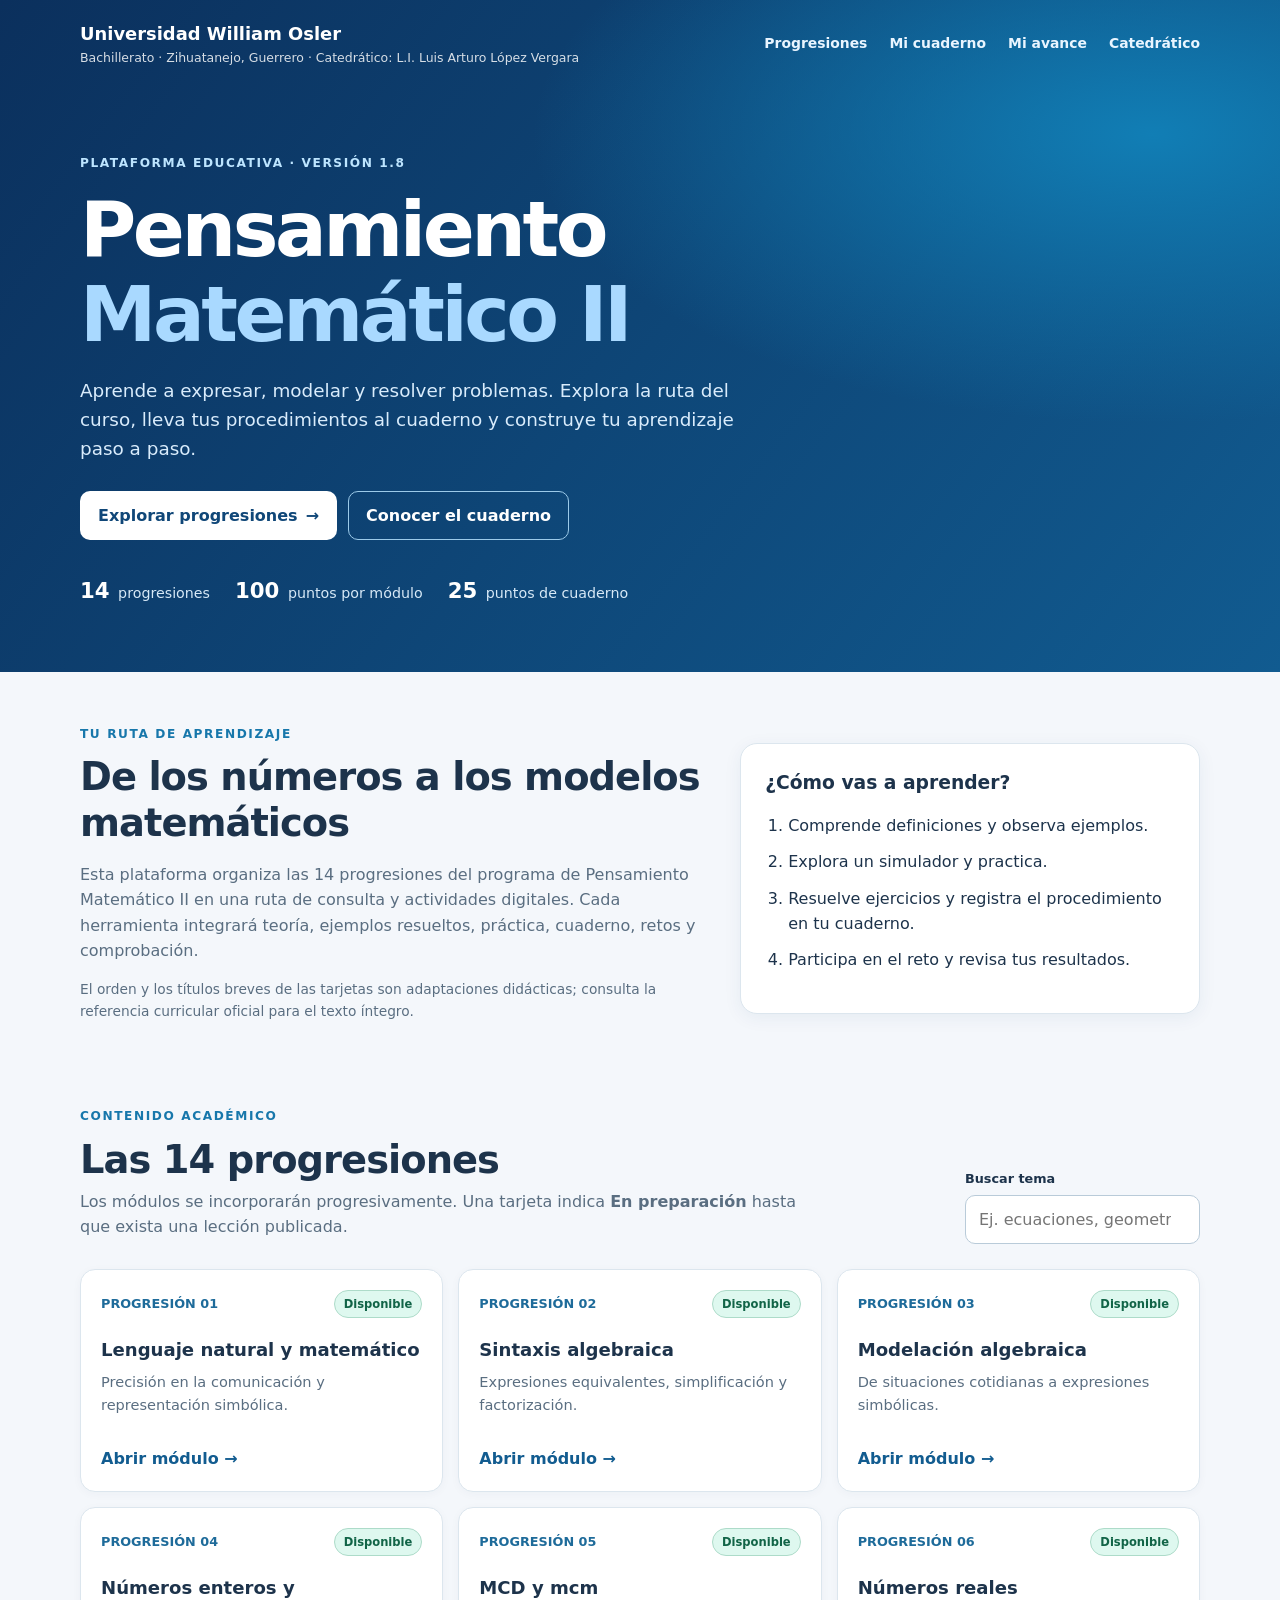
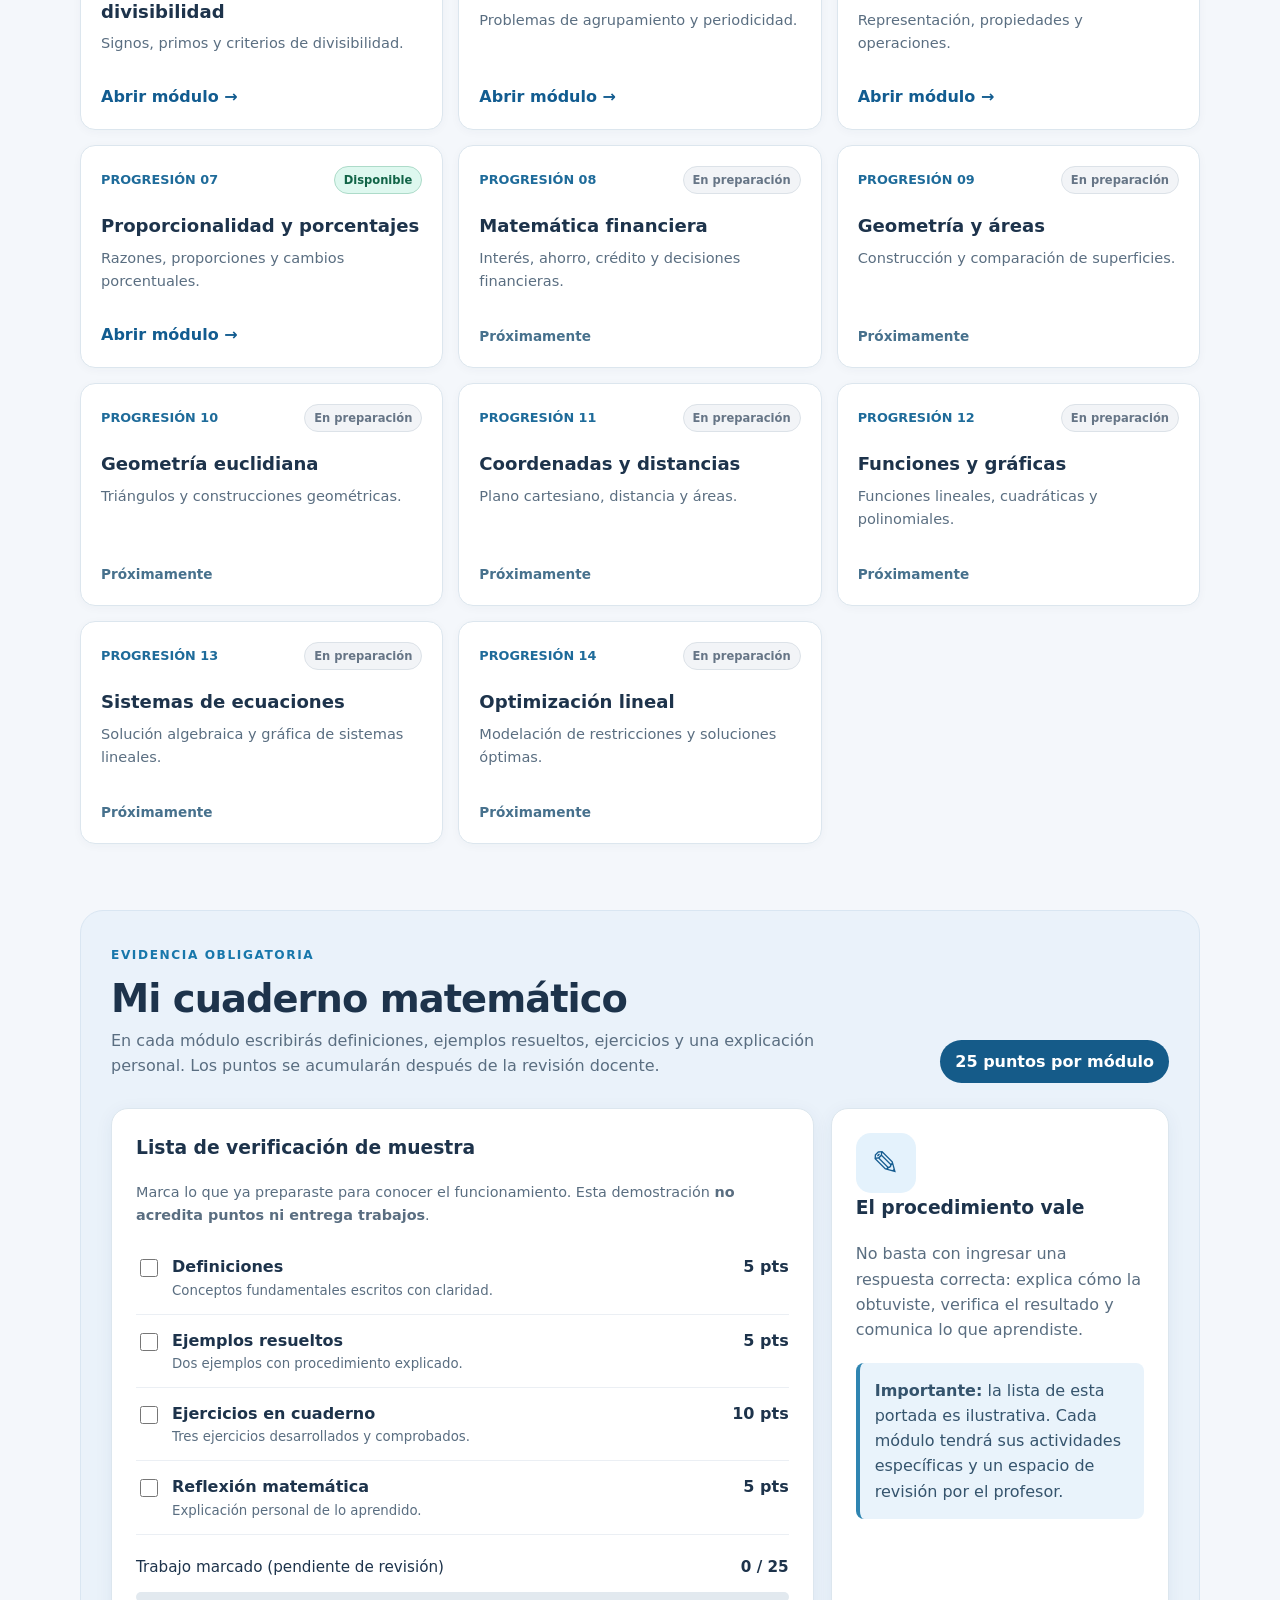
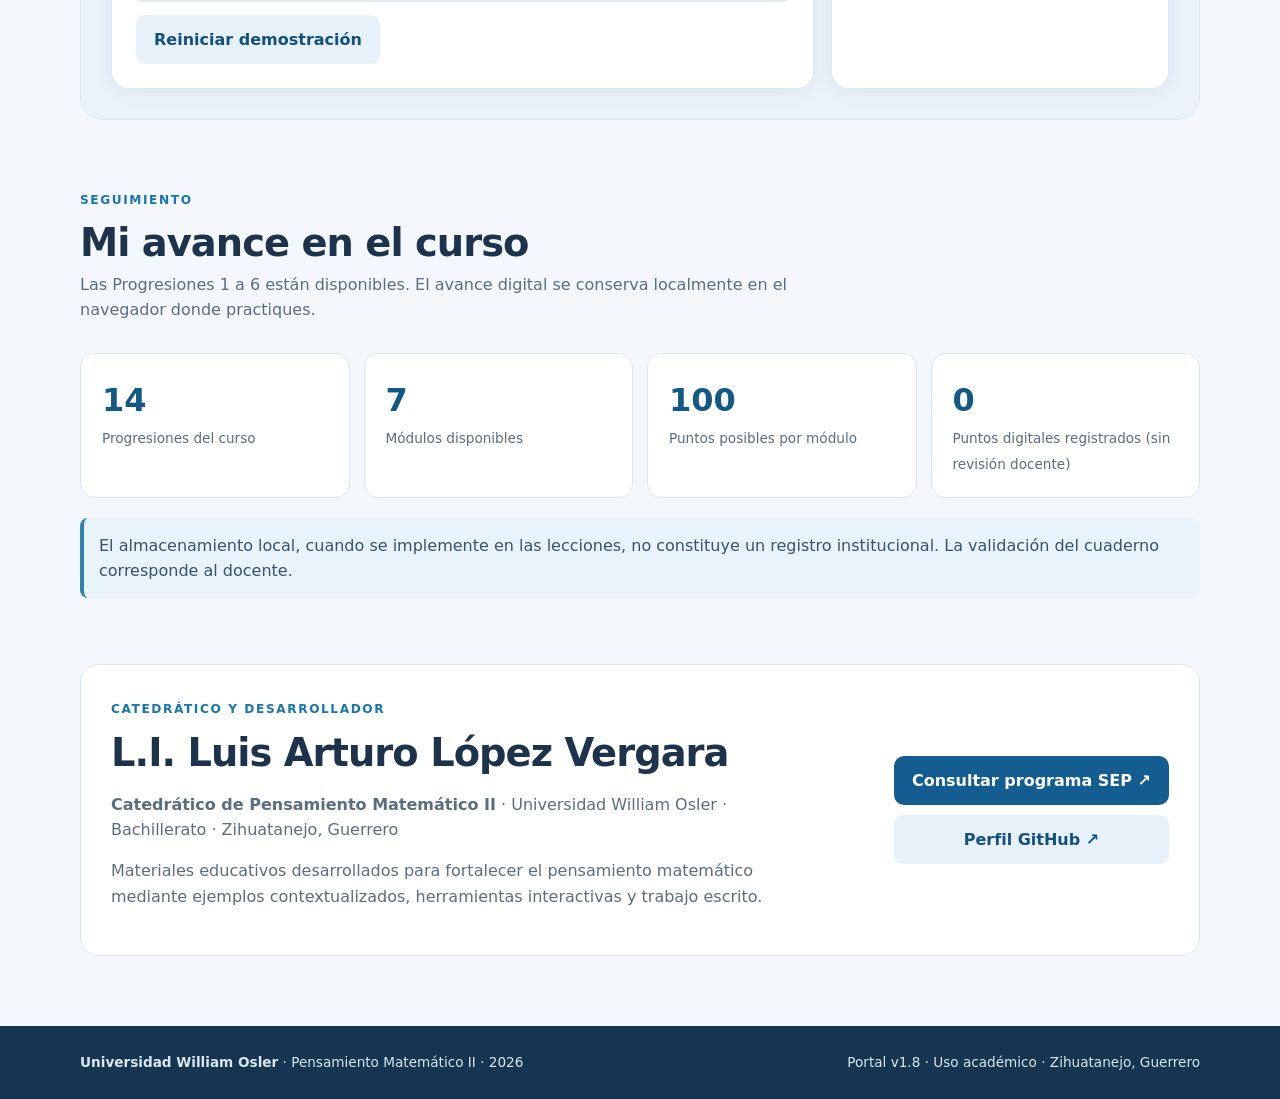
==== index.html @ f7ce0c0f "Add files via upload" ====
<!doctype html>
<html lang="es"><head><meta charset="utf-8"><meta name="viewport" content="width=device-width, initial-scale=1"><meta name="theme-color" content="#103e73"><meta name="description" content="Portal interactivo de Pensamiento Matemático II — Universidad William Osler. Progresiones, laboratorios y cuaderno de aprendizaje."><title>Pensamiento Matemático II | Universidad William Osler</title><link rel="stylesheet" href="assets/css/estilos.css"></head>
<body><a class="skip" href="#contenido">Saltar al contenido</a><header class="header"><div class="container"><div class="identity"><div><strong>Universidad William Osler</strong><small>Bachillerato · Zihuatanejo, Guerrero · Catedrático: L.I. Luis Arturo López Vergara</small></div></div><nav class="topnav" aria-label="Secciones principales"><a href="#ruta">Progresiones</a><a href="#cuaderno">Mi cuaderno</a><a href="#avance">Mi avance</a><a href="#docente">Catedrático</a></nav><div class="hero"><span class="eyebrow">PLATAFORMA EDUCATIVA · VERSIÓN 1.8</span><h1>Pensamiento <em>Matemático II</em></h1><p>Aprende a expresar, modelar y resolver problemas. Explora la ruta del curso, lleva tus procedimientos al cuaderno y construye tu aprendizaje paso a paso.</p><div class="hero-actions"><a class="btn btn-light" href="#ruta">Explorar progresiones <span aria-hidden="true">→</span></a><a class="btn btn-outline" href="#cuaderno">Conocer el cuaderno</a></div><div class="hero-stats"><span><b>14</b> progresiones</span><span><b>100</b> puntos por módulo</span><span><b>25</b> puntos de cuaderno</span></div></div></div></header>
<main id="contenido" class="container"><section class="intro" aria-labelledby="objetivo"><div><span class="overline">TU RUTA DE APRENDIZAJE</span><h2 id="objetivo">De los números a los modelos matemáticos</h2><p>Esta plataforma organiza las 14 progresiones del programa de Pensamiento Matemático II en una ruta de consulta y actividades digitales. Cada herramienta integrará teoría, ejemplos resueltos, práctica, cuaderno, retos y comprobación.</p><p class="note">El orden y los títulos breves de las tarjetas son adaptaciones didácticas; consulta la referencia curricular oficial para el texto íntegro.</p></div><div class="intro-panel"><h3>¿Cómo vas a aprender?</h3><ol><li>Comprende definiciones y observa ejemplos.</li><li>Explora un simulador y practica.</li><li>Resuelve ejercicios y registra el procedimiento en tu cuaderno.</li><li>Participa en el reto y revisa tus resultados.</li></ol></div></section>
<section id="ruta" class="section" aria-labelledby="ruta-title"><div class="section-heading"><div><span class="overline">CONTENIDO ACADÉMICO</span><h2 id="ruta-title">Las 14 progresiones</h2><p>Los módulos se incorporarán progresivamente. Una tarjeta indica <strong>En preparación</strong> hasta que exista una lección publicada.</p></div><div class="searchbox"><label for="buscar">Buscar tema</label><input id="buscar" type="search" placeholder="Ej. ecuaciones, geometría..." autocomplete="off"></div></div><div class="modules" id="modulos" aria-live="polite"></div><p id="sin-resultados" hidden>No se encontraron progresiones para esa búsqueda.</p></section>
<section id="cuaderno" class="section notebook-section" aria-labelledby="cuaderno-title"><div class="section-heading"><div><span class="overline">EVIDENCIA OBLIGATORIA</span><h2 id="cuaderno-title">Mi cuaderno matemático</h2><p>En cada módulo escribirás definiciones, ejemplos resueltos, ejercicios y una explicación personal. Los puntos se acumularán después de la revisión docente.</p></div><div class="points-pill">25 puntos por módulo</div></div><div class="notebook-layout"><div class="notebook-card"><h3>Lista de verificación de muestra</h3><p>Marca lo que ya preparaste para conocer el funcionamiento. Esta demostración <strong>no acredita puntos ni entrega trabajos</strong>.</p><div id="lista-cuaderno"></div><div class="notebook-total"><span>Trabajo marcado (pendiente de revisión)</span><strong id="puntos-cuaderno">0 / 25</strong></div><div class="progress-track"><div class="progress-fill" id="barra-cuaderno"></div></div><button class="btn btn-ghost" id="limpiar" type="button">Reiniciar demostración</button></div><aside class="notebook-help"><span class="book-icon" aria-hidden="true">✎</span><h3>El procedimiento vale</h3><p>No basta con ingresar una respuesta correcta: explica cómo la obtuviste, verifica el resultado y comunica lo que aprendiste.</p><div class="notice"><strong>Importante:</strong> la lista de esta portada es ilustrativa. Cada módulo tendrá sus actividades específicas y un espacio de revisión por el profesor.</div></aside></div></section>
<section id="avance" class="section" aria-labelledby="avance-title"><div class="section-heading"><div><span class="overline">SEGUIMIENTO</span><h2 id="avance-title">Mi avance en el curso</h2><p>Las Progresiones 1 a 6 están disponibles. El avance digital se conserva localmente en el navegador donde practiques.</p></div></div><div class="metrics"><article class="metric"><strong id="total-modulos">14</strong><span>Progresiones del curso</span></article><article class="metric"><strong id="publicados">0</strong><span>Módulos disponibles</span></article><article class="metric"><strong>100</strong><span>Puntos posibles por módulo</span></article><article class="metric"><strong id="puntos-portal">0</strong><span>Puntos digitales registrados (sin revisión docente)</span></article></div><div class="notice">El almacenamiento local, cuando se implemente en las lecciones, no constituye un registro institucional. La validación del cuaderno corresponde al docente.</div></section>
<section id="docente" class="section teacher" aria-labelledby="teacher-title"><div><span class="overline">CATEDRÁTICO Y DESARROLLADOR</span><h2 id="teacher-title">L.I. Luis Arturo López Vergara</h2><p><strong>Catedrático de Pensamiento Matemático II</strong> · Universidad William Osler · Bachillerato · Zihuatanejo, Guerrero</p><p>Materiales educativos desarrollados para fortalecer el pensamiento matemático mediante ejemplos contextualizados, herramientas interactivas y trabajo escrito.</p></div><div class="teacher-links"><a class="btn btn-primary" href="https://dgb.sep.gob.mx/storage/recursos/2025/09/HFhKDCTZRZ-Pensamiento-Matematico-II.pdf" target="_blank" rel="noopener noreferrer">Consultar programa SEP ↗</a><a class="btn btn-secondary" href="https://github.com/luislopezv71-sudo" target="_blank" rel="noopener noreferrer">Perfil GitHub ↗</a></div></section></main><footer><div class="container footer-flex"><span><strong>Universidad William Osler</strong> · Pensamiento Matemático II · 2026</span><span>Portal v1.8 · Uso académico · Zihuatanejo, Guerrero</span></div></footer><script src="assets/js/data.js" defer></script><script src="assets/js/app.js" defer></script></body></html>
---- assets/css/estilos.css ----
:root{--navy:#103e73;--blue:#096fa9;--ink:#1d334b;--muted:#5a6e81;--line:#dce6ee;--bg:#f4f7fb;--white:#fff;--teal:#168571;font-family:system-ui,-apple-system,"Segoe UI",sans-serif;color:var(--ink);background:var(--bg);font-synthesis:none}*{box-sizing:border-box}html{scroll-behavior:smooth}body{margin:0;line-height:1.58}a{color:inherit}button,input{font:inherit}button{cursor:pointer}button:focus-visible,a:focus-visible,input:focus-visible{outline:3px solid #e8a43b;outline-offset:3px}[hidden]{display:none!important}.skip{position:absolute;top:-70px;left:10px;z-index:30;background:white;padding:12px}.skip:focus{top:10px}.container{width:min(1120px,calc(100% - 36px));margin:auto}.header{background:radial-gradient(ellipse at 90% 20%,#117eb5 0%,transparent 38%),linear-gradient(128deg,#0b305d,#115b90);color:white;padding:20px 0 48px}.identity{display:flex;align-items:center;gap:12px}.identity strong{font-size:1.12rem;display:block}.identity small{font-size:.78rem;opacity:.83;display:block}.topnav{display:flex;gap:22px;justify-content:flex-end;margin-top:-35px;font-weight:600;font-size:.87rem}.topnav a{text-decoration:none;color:#e9f5ff}.topnav a:hover{text-decoration:underline}.hero{max-width:760px;padding:94px 0 16px}.eyebrow,.overline{font-size:.76rem;font-weight:800;letter-spacing:.13em}.eyebrow{color:#bde5ff}.overline{color:#1777ab}.hero h1{font-size:clamp(2.7rem,6vw,5rem);line-height:1.1;letter-spacing:-.045em;margin:14px 0}.hero h1 em{font-style:normal;color:#a9d9ff}.hero p{font-size:1.15rem;color:#d9ecfc;max-width:680px}.hero-actions{display:flex;flex-wrap:wrap;gap:11px;margin:28px 0 34px}.btn{display:inline-flex;align-items:center;justify-content:center;gap:8px;border:1px solid transparent;border-radius:10px;padding:11px 17px;text-decoration:none;font-weight:750;transition:transform .2s,background .2s}.btn:hover{transform:translateY(-1px)}.btn-light{background:#fff;color:#104778}.btn-outline{border-color:#9ccae9;color:white}.btn-primary{background:#145d91;color:white}.btn-secondary,.btn-ghost{background:#e6f1fa;color:#125180}.hero-stats{display:flex;flex-wrap:wrap;gap:25px;color:#d7e9f7;font-size:.89rem}.hero-stats b{font-size:1.33rem;color:white;margin-right:4px}.intro{display:grid;grid-template-columns:1.15fr .85fr;gap:38px;align-items:center;margin:48px 0 55px}.intro h2,.section h2{font-size:clamp(1.65rem,3.5vw,2.4rem);letter-spacing:-.025em;line-height:1.2;margin:9px 0 14px}.intro p,.section-heading p{color:var(--muted);max-width:720px}.intro-panel,.notebook-card,.notebook-help{background:white;border:1px solid var(--line);padding:24px;border-radius:17px;box-shadow:0 4px 18px #103e7310}.intro-panel h3{margin:0}.intro-panel ol{padding-left:23px}.intro-panel li{margin:11px 0}.section{margin:66px 0;scroll-margin-top:20px}.section-heading{display:flex;justify-content:space-between;align-items:end;gap:20px;margin-bottom:25px}.section-heading h2{margin-bottom:6px}.section-heading p{margin:5px 0}.searchbox{min-width:235px}.searchbox label{display:block;font-size:.8rem;font-weight:800;margin-bottom:6px}.searchbox input{padding:11px 13px;border:1px solid #b9cbd9;border-radius:10px;width:100%}.modules{display:grid;grid-template-columns:repeat(3,minmax(0,1fr));gap:15px}.module{background:white;border:1px solid var(--line);border-radius:15px;padding:20px;display:flex;flex-direction:column;min-height:223px;box-shadow:0 2px 10px #16375109}.module-top{display:flex;justify-content:space-between;align-items:center;gap:8px}.module-num{font-size:.8rem;color:#1e6b9a;font-weight:800}.status{background:#f2f4f7;border:1px solid #dce2e8;color:#667586;font-weight:700;font-size:.72rem;padding:4px 9px;border-radius:50px}.status.ready{background:#def8ef;color:#116447;border-color:#addbc9}.module h3{font-size:1.13rem;line-height:1.3;margin:20px 0 8px}.module p{margin:0 0 14px;color:var(--muted);font-size:.91rem;flex:1}.module-action{font-weight:750;font-size:.85rem;color:#47718d}.module a{color:#125c90;font-weight:750;text-decoration:none}.module a:hover{text-decoration:underline}.notebook-section{background:#eaf2fa;border:1px solid #d9e6f2;padding:30px;border-radius:23px}.points-pill{background:#155b89;color:white;border-radius:30px;white-space:nowrap;padding:9px 15px;font-weight:750}.notebook-layout{display:grid;grid-template-columns:1.35fr .65fr;gap:17px}.notebook-card h3,.notebook-help h3{margin-top:0}.notebook-card>p{color:var(--muted);margin-top:0;font-size:.9rem}.task{display:flex;align-items:flex-start;gap:11px;padding:13px 0;border-bottom:1px solid #ebeff4}.task input{margin-top:5px;accent-color:#168571;width:18px;height:18px}.task label{flex:1;cursor:pointer}.task label strong{display:block}.task label small{display:block;color:var(--muted)}.task .task-points{font-weight:800;white-space:nowrap}.notebook-total{display:flex;justify-content:space-between;gap:12px;margin-top:20px;font-size:.95rem}.progress-track{background:#e2e9ef;height:10px;border-radius:30px;overflow:hidden;margin:13px 0}.progress-fill{height:100%;width:0;background:#168571;transition:width .2s}.book-icon{font-size:2.1rem;display:inline-grid;place-items:center;width:60px;height:60px;background:#e4f2fc;border-radius:15px;color:#155c90}.notice{background:#e9f3fb;border-left:4px solid #2f85b1;padding:15px;border-radius:8px;color:#35546d;margin-top:20px}.notebook-help p{color:var(--muted)}.metrics{display:grid;grid-template-columns:repeat(4,1fr);gap:14px}.metric{background:white;border:1px solid var(--line);border-radius:14px;padding:21px}.metric strong{font-size:2rem;color:#135985;display:block}.metric span{font-size:.85rem;color:var(--muted)}.teacher{background:white;border:1px solid var(--line);border-radius:18px;padding:30px;display:flex;align-items:center;justify-content:space-between;gap:20px}.teacher p{color:var(--muted);max-width:660px}.teacher-links{display:flex;flex-direction:column;gap:10px;min-width:210px}.note{font-size:.86rem}footer{background:#153550;color:#d9e7f1;padding:26px 0;margin-top:70px}.footer-flex{display:flex;justify-content:space-between;flex-wrap:wrap;gap:10px;font-size:.85rem}@media(max-width:850px){.topnav{margin:22px 0 0;justify-content:flex-start;flex-wrap:wrap}.hero{padding:54px 0 10px}.modules{grid-template-columns:repeat(2,minmax(0,1fr))}.notebook-layout,.intro{grid-template-columns:1fr}.metrics{grid-template-columns:repeat(2,1fr)}}@media(max-width:580px){.container{width:min(100% - 28px,1120px)}.header{padding-bottom:35px}.topnav{gap:12px;font-size:.8rem}.hero{padding-top:42px}.hero p{font-size:1rem}.hero-stats{gap:12px}.section-heading{display:block}.searchbox{margin-top:20px}.modules,.metrics{grid-template-columns:1fr}.notebook-section{padding:17px}.teacher{display:block}.teacher-links{margin-top:20px}.points-pill{display:inline-block;margin-top:15px}.module{min-height:unset}}@media(prefers-reduced-motion:reduce){html{scroll-behavior:auto}*,*::before,*::after{transition:none!important}}
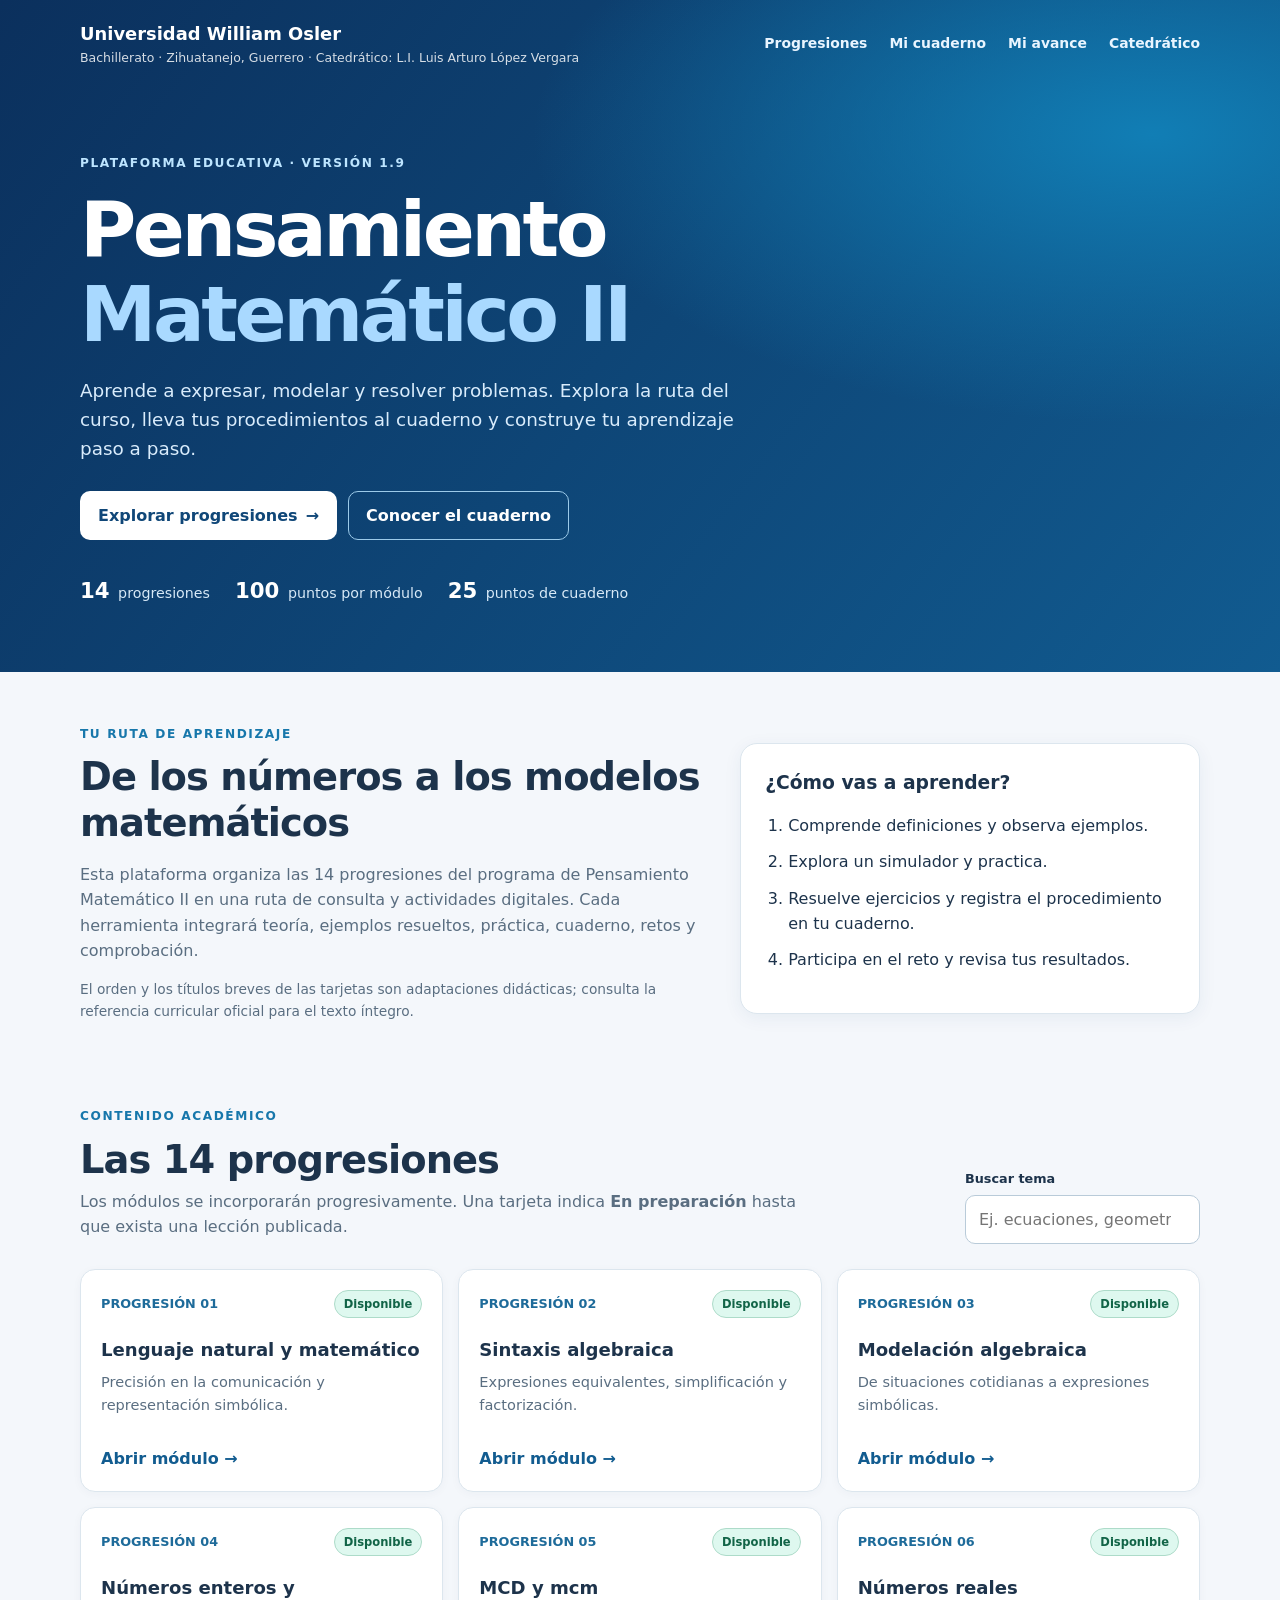
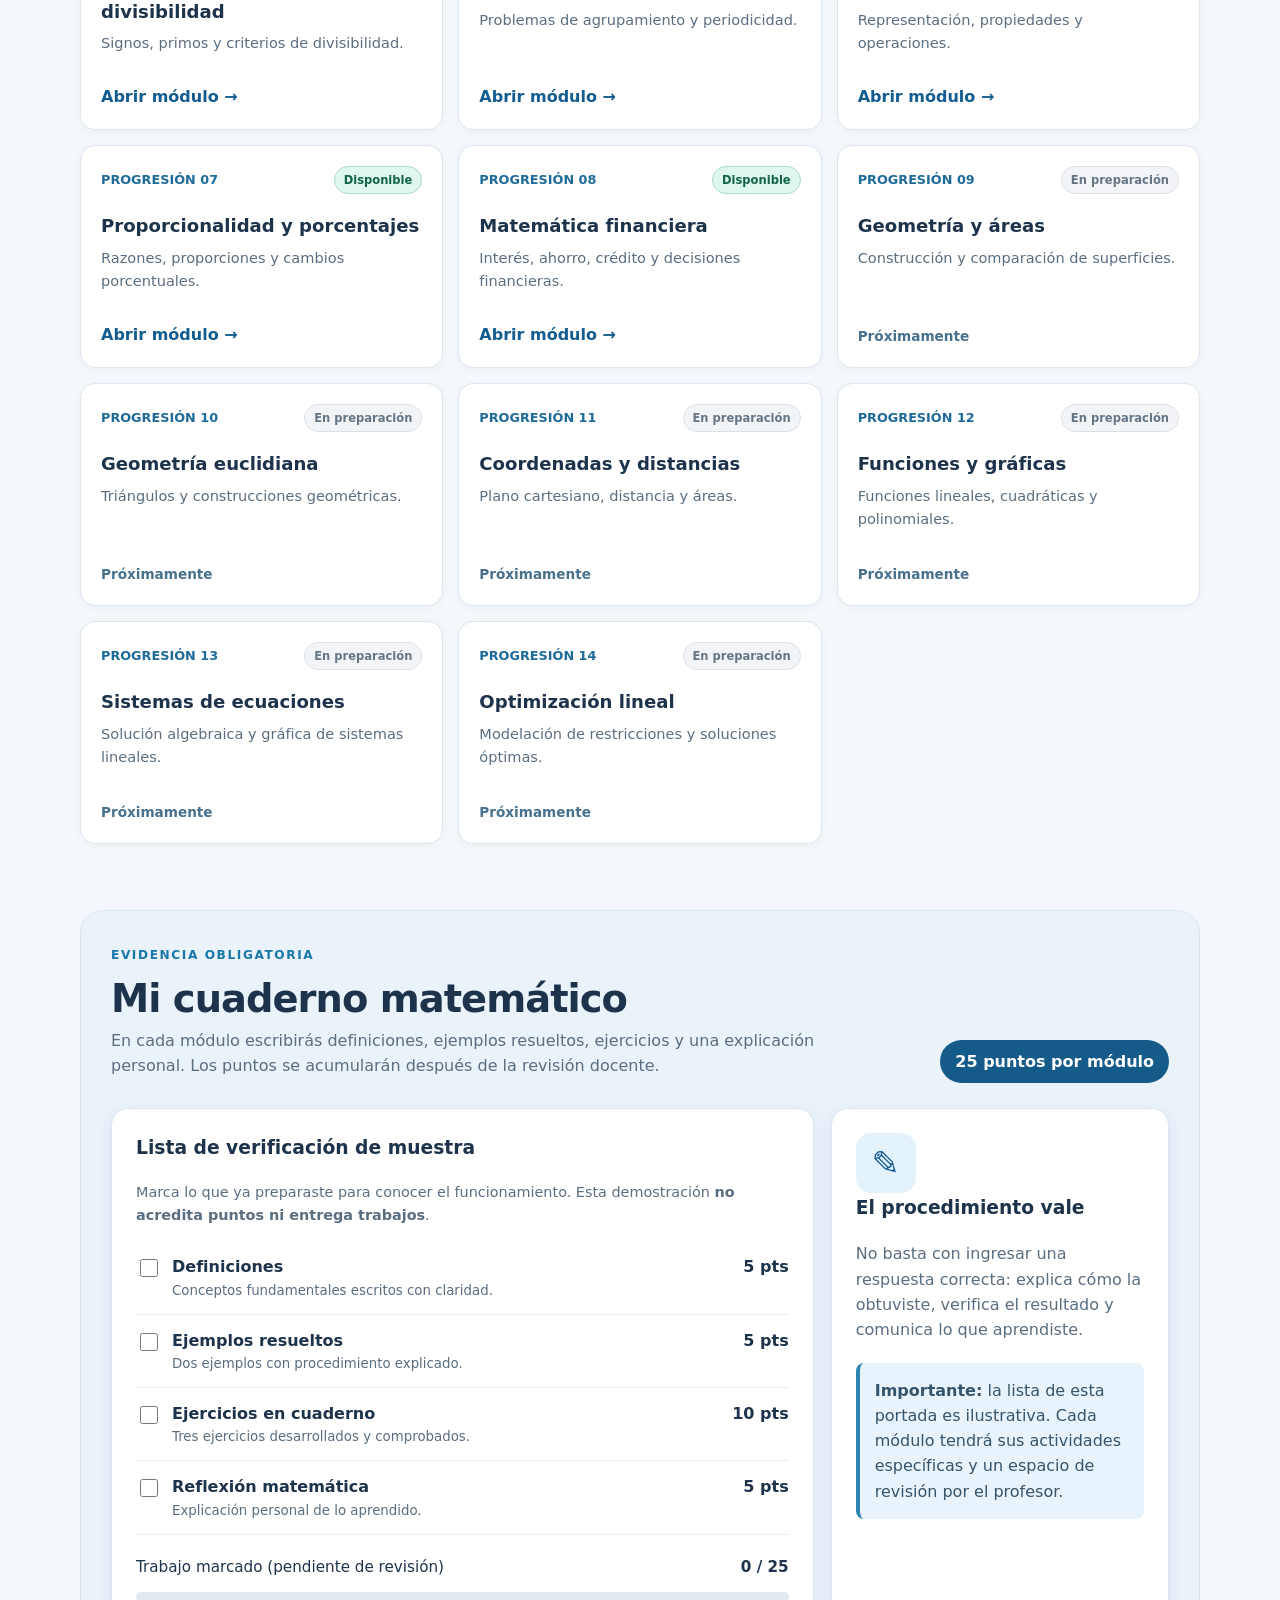
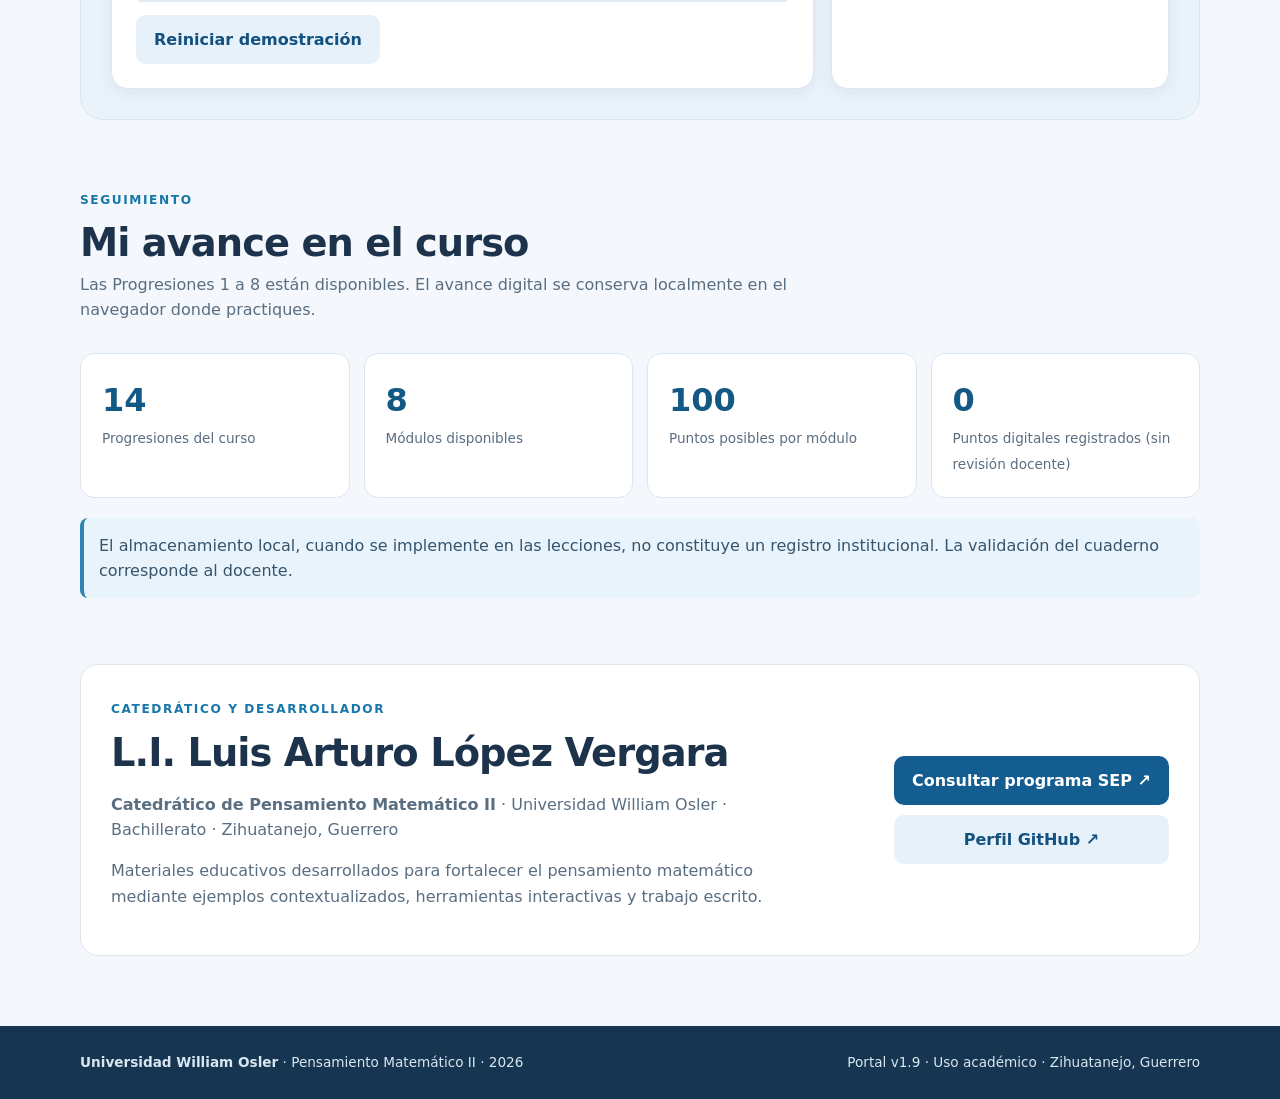
==== commit 8f230a40: "Add files via upload" ====
--- a/index.html
+++ b/index.html
@@ -1,8 +1,8 @@
 <!doctype html>
 <html lang="es"><head><meta charset="utf-8"><meta name="viewport" content="width=device-width, initial-scale=1"><meta name="theme-color" content="#103e73"><meta name="description" content="Portal interactivo de Pensamiento Matemático II — Universidad William Osler. Progresiones, laboratorios y cuaderno de aprendizaje."><title>Pensamiento Matemático II | Universidad William Osler</title><link rel="stylesheet" href="assets/css/estilos.css"></head>
-<body><a class="skip" href="#contenido">Saltar al contenido</a><header class="header"><div class="container"><div class="identity"><div><strong>Universidad William Osler</strong><small>Bachillerato · Zihuatanejo, Guerrero · Catedrático: L.I. Luis Arturo López Vergara</small></div></div><nav class="topnav" aria-label="Secciones principales"><a href="#ruta">Progresiones</a><a href="#cuaderno">Mi cuaderno</a><a href="#avance">Mi avance</a><a href="#docente">Catedrático</a></nav><div class="hero"><span class="eyebrow">PLATAFORMA EDUCATIVA · VERSIÓN 1.8</span><h1>Pensamiento <em>Matemático II</em></h1><p>Aprende a expresar, modelar y resolver problemas. Explora la ruta del curso, lleva tus procedimientos al cuaderno y construye tu aprendizaje paso a paso.</p><div class="hero-actions"><a class="btn btn-light" href="#ruta">Explorar progresiones <span aria-hidden="true">→</span></a><a class="btn btn-outline" href="#cuaderno">Conocer el cuaderno</a></div><div class="hero-stats"><span><b>14</b> progresiones</span><span><b>100</b> puntos por módulo</span><span><b>25</b> puntos de cuaderno</span></div></div></div></header>
+<body><a class="skip" href="#contenido">Saltar al contenido</a><header class="header"><div class="container"><div class="identity"><div><strong>Universidad William Osler</strong><small>Bachillerato · Zihuatanejo, Guerrero · Catedrático: L.I. Luis Arturo López Vergara</small></div></div><nav class="topnav" aria-label="Secciones principales"><a href="#ruta">Progresiones</a><a href="#cuaderno">Mi cuaderno</a><a href="#avance">Mi avance</a><a href="#docente">Catedrático</a></nav><div class="hero"><span class="eyebrow">PLATAFORMA EDUCATIVA · VERSIÓN 1.9</span><h1>Pensamiento <em>Matemático II</em></h1><p>Aprende a expresar, modelar y resolver problemas. Explora la ruta del curso, lleva tus procedimientos al cuaderno y construye tu aprendizaje paso a paso.</p><div class="hero-actions"><a class="btn btn-light" href="#ruta">Explorar progresiones <span aria-hidden="true">→</span></a><a class="btn btn-outline" href="#cuaderno">Conocer el cuaderno</a></div><div class="hero-stats"><span><b>14</b> progresiones</span><span><b>100</b> puntos por módulo</span><span><b>25</b> puntos de cuaderno</span></div></div></div></header>
 <main id="contenido" class="container"><section class="intro" aria-labelledby="objetivo"><div><span class="overline">TU RUTA DE APRENDIZAJE</span><h2 id="objetivo">De los números a los modelos matemáticos</h2><p>Esta plataforma organiza las 14 progresiones del programa de Pensamiento Matemático II en una ruta de consulta y actividades digitales. Cada herramienta integrará teoría, ejemplos resueltos, práctica, cuaderno, retos y comprobación.</p><p class="note">El orden y los títulos breves de las tarjetas son adaptaciones didácticas; consulta la referencia curricular oficial para el texto íntegro.</p></div><div class="intro-panel"><h3>¿Cómo vas a aprender?</h3><ol><li>Comprende definiciones y observa ejemplos.</li><li>Explora un simulador y practica.</li><li>Resuelve ejercicios y registra el procedimiento en tu cuaderno.</li><li>Participa en el reto y revisa tus resultados.</li></ol></div></section>
 <section id="ruta" class="section" aria-labelledby="ruta-title"><div class="section-heading"><div><span class="overline">CONTENIDO ACADÉMICO</span><h2 id="ruta-title">Las 14 progresiones</h2><p>Los módulos se incorporarán progresivamente. Una tarjeta indica <strong>En preparación</strong> hasta que exista una lección publicada.</p></div><div class="searchbox"><label for="buscar">Buscar tema</label><input id="buscar" type="search" placeholder="Ej. ecuaciones, geometría..." autocomplete="off"></div></div><div class="modules" id="modulos" aria-live="polite"></div><p id="sin-resultados" hidden>No se encontraron progresiones para esa búsqueda.</p></section>
 <section id="cuaderno" class="section notebook-section" aria-labelledby="cuaderno-title"><div class="section-heading"><div><span class="overline">EVIDENCIA OBLIGATORIA</span><h2 id="cuaderno-title">Mi cuaderno matemático</h2><p>En cada módulo escribirás definiciones, ejemplos resueltos, ejercicios y una explicación personal. Los puntos se acumularán después de la revisión docente.</p></div><div class="points-pill">25 puntos por módulo</div></div><div class="notebook-layout"><div class="notebook-card"><h3>Lista de verificación de muestra</h3><p>Marca lo que ya preparaste para conocer el funcionamiento. Esta demostración <strong>no acredita puntos ni entrega trabajos</strong>.</p><div id="lista-cuaderno"></div><div class="notebook-total"><span>Trabajo marcado (pendiente de revisión)</span><strong id="puntos-cuaderno">0 / 25</strong></div><div class="progress-track"><div class="progress-fill" id="barra-cuaderno"></div></div><button class="btn btn-ghost" id="limpiar" type="button">Reiniciar demostración</button></div><aside class="notebook-help"><span class="book-icon" aria-hidden="true">✎</span><h3>El procedimiento vale</h3><p>No basta con ingresar una respuesta correcta: explica cómo la obtuviste, verifica el resultado y comunica lo que aprendiste.</p><div class="notice"><strong>Importante:</strong> la lista de esta portada es ilustrativa. Cada módulo tendrá sus actividades específicas y un espacio de revisión por el profesor.</div></aside></div></section>
-<section id="avance" class="section" aria-labelledby="avance-title"><div class="section-heading"><div><span class="overline">SEGUIMIENTO</span><h2 id="avance-title">Mi avance en el curso</h2><p>Las Progresiones 1 a 6 están disponibles. El avance digital se conserva localmente en el navegador donde practiques.</p></div></div><div class="metrics"><article class="metric"><strong id="total-modulos">14</strong><span>Progresiones del curso</span></article><article class="metric"><strong id="publicados">0</strong><span>Módulos disponibles</span></article><article class="metric"><strong>100</strong><span>Puntos posibles por módulo</span></article><article class="metric"><strong id="puntos-portal">0</strong><span>Puntos digitales registrados (sin revisión docente)</span></article></div><div class="notice">El almacenamiento local, cuando se implemente en las lecciones, no constituye un registro institucional. La validación del cuaderno corresponde al docente.</div></section>
-<section id="docente" class="section teacher" aria-labelledby="teacher-title"><div><span class="overline">CATEDRÁTICO Y DESARROLLADOR</span><h2 id="teacher-title">L.I. Luis Arturo López Vergara</h2><p><strong>Catedrático de Pensamiento Matemático II</strong> · Universidad William Osler · Bachillerato · Zihuatanejo, Guerrero</p><p>Materiales educativos desarrollados para fortalecer el pensamiento matemático mediante ejemplos contextualizados, herramientas interactivas y trabajo escrito.</p></div><div class="teacher-links"><a class="btn btn-primary" href="https://dgb.sep.gob.mx/storage/recursos/2025/09/HFhKDCTZRZ-Pensamiento-Matematico-II.pdf" target="_blank" rel="noopener noreferrer">Consultar programa SEP ↗</a><a class="btn btn-secondary" href="https://github.com/luislopezv71-sudo" target="_blank" rel="noopener noreferrer">Perfil GitHub ↗</a></div></section></main><footer><div class="container footer-flex"><span><strong>Universidad William Osler</strong> · Pensamiento Matemático II · 2026</span><span>Portal v1.8 · Uso académico · Zihuatanejo, Guerrero</span></div></footer><script src="assets/js/data.js" defer></script><script src="assets/js/app.js" defer></script></body></html>+<section id="avance" class="section" aria-labelledby="avance-title"><div class="section-heading"><div><span class="overline">SEGUIMIENTO</span><h2 id="avance-title">Mi avance en el curso</h2><p>Las Progresiones 1 a 8 están disponibles. El avance digital se conserva localmente en el navegador donde practiques.</p></div></div><div class="metrics"><article class="metric"><strong id="total-modulos">14</strong><span>Progresiones del curso</span></article><article class="metric"><strong id="publicados">0</strong><span>Módulos disponibles</span></article><article class="metric"><strong>100</strong><span>Puntos posibles por módulo</span></article><article class="metric"><strong id="puntos-portal">0</strong><span>Puntos digitales registrados (sin revisión docente)</span></article></div><div class="notice">El almacenamiento local, cuando se implemente en las lecciones, no constituye un registro institucional. La validación del cuaderno corresponde al docente.</div></section>
+<section id="docente" class="section teacher" aria-labelledby="teacher-title"><div><span class="overline">CATEDRÁTICO Y DESARROLLADOR</span><h2 id="teacher-title">L.I. Luis Arturo López Vergara</h2><p><strong>Catedrático de Pensamiento Matemático II</strong> · Universidad William Osler · Bachillerato · Zihuatanejo, Guerrero</p><p>Materiales educativos desarrollados para fortalecer el pensamiento matemático mediante ejemplos contextualizados, herramientas interactivas y trabajo escrito.</p></div><div class="teacher-links"><a class="btn btn-primary" href="https://dgb.sep.gob.mx/storage/recursos/2025/09/HFhKDCTZRZ-Pensamiento-Matematico-II.pdf" target="_blank" rel="noopener noreferrer">Consultar programa SEP ↗</a><a class="btn btn-secondary" href="https://github.com/luislopezv71-sudo" target="_blank" rel="noopener noreferrer">Perfil GitHub ↗</a></div></section></main><footer><div class="container footer-flex"><span><strong>Universidad William Osler</strong> · Pensamiento Matemático II · 2026</span><span>Portal v1.9 · Uso académico · Zihuatanejo, Guerrero</span></div></footer><script src="assets/js/data.js" defer></script><script src="assets/js/app.js" defer></script></body></html>
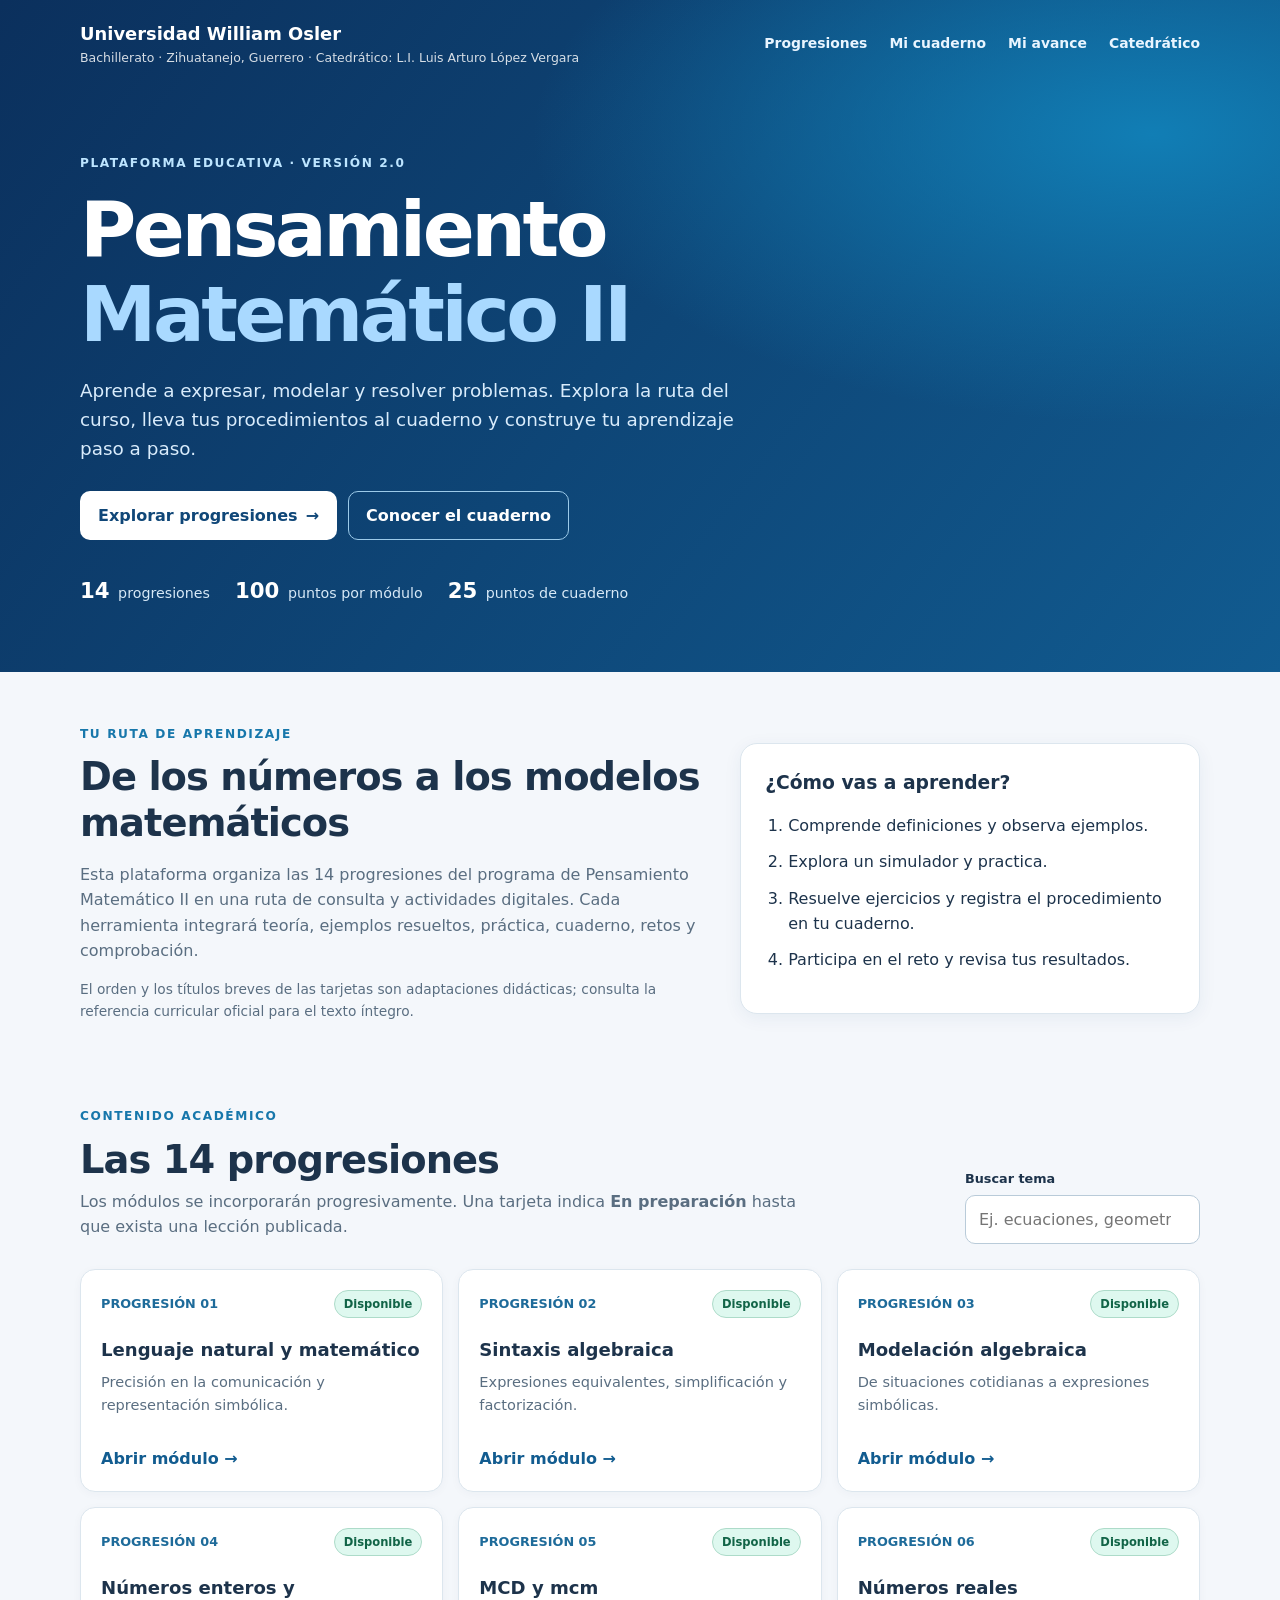
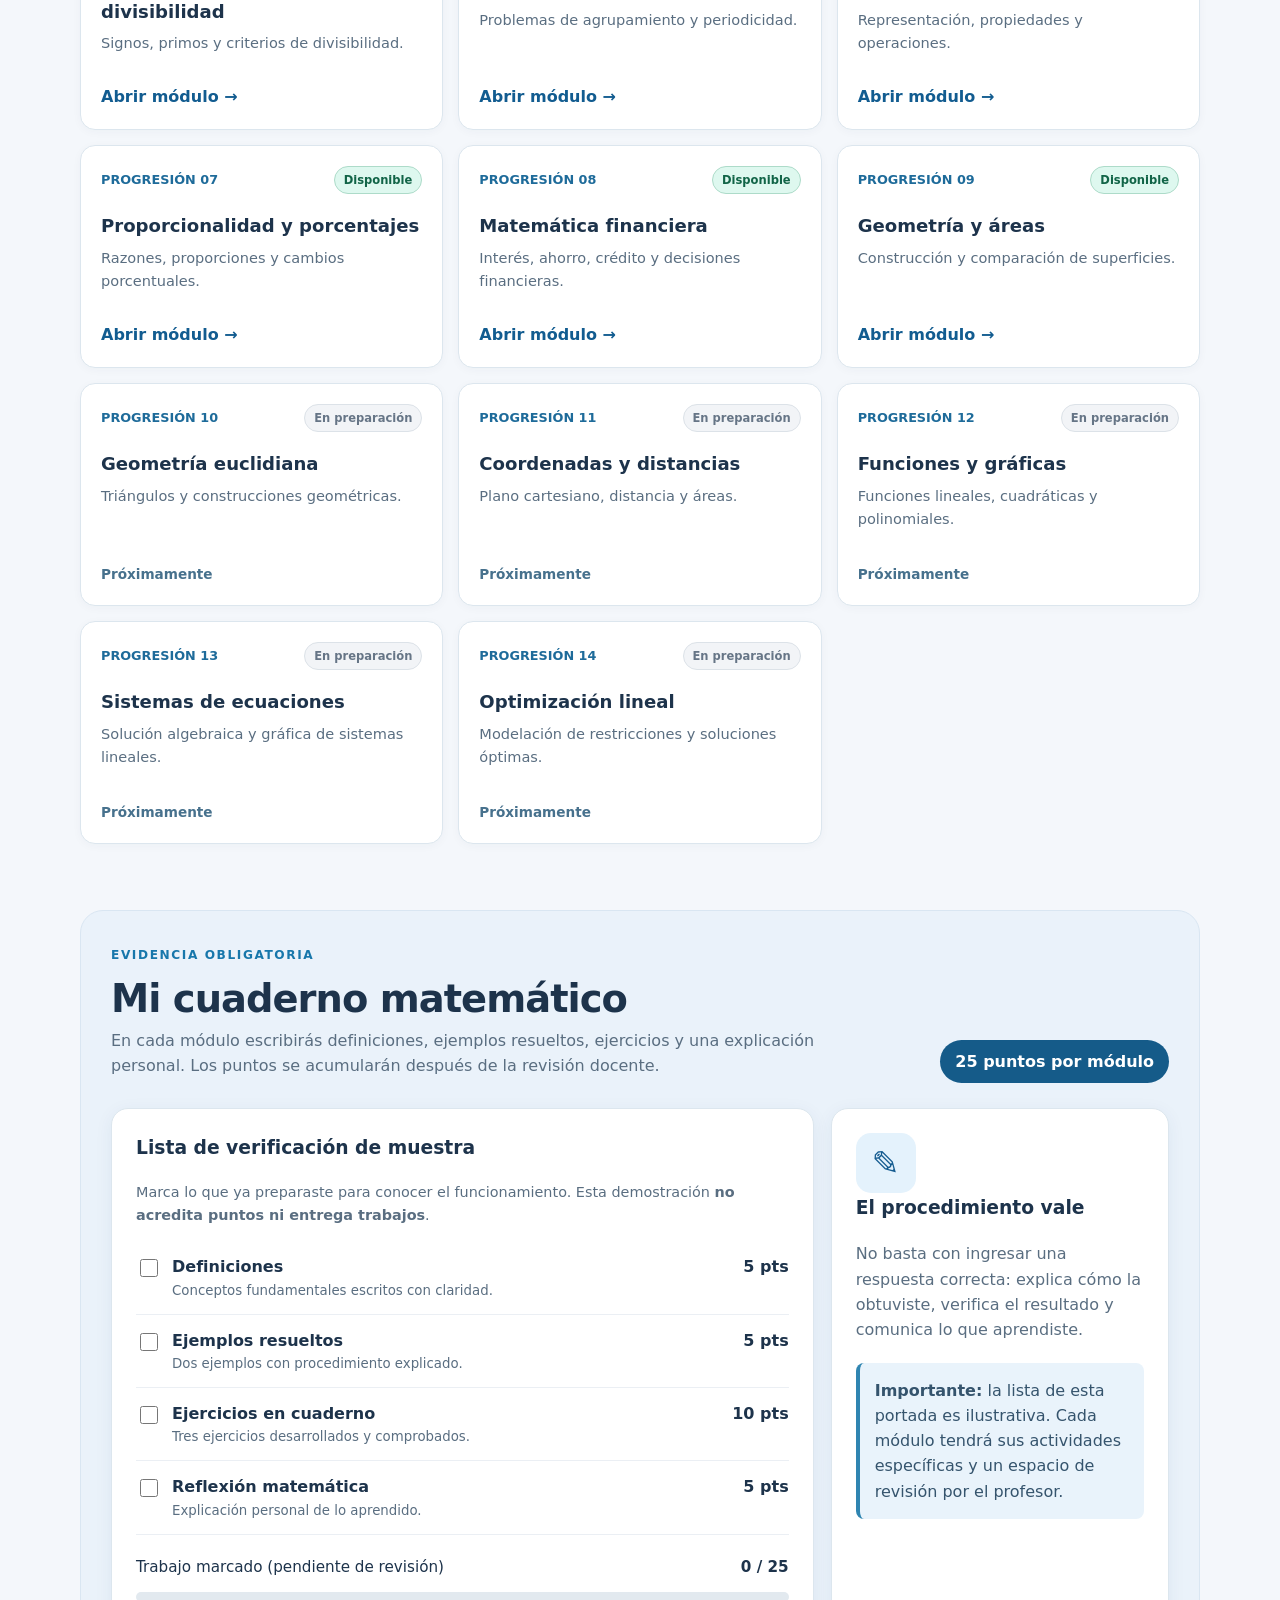
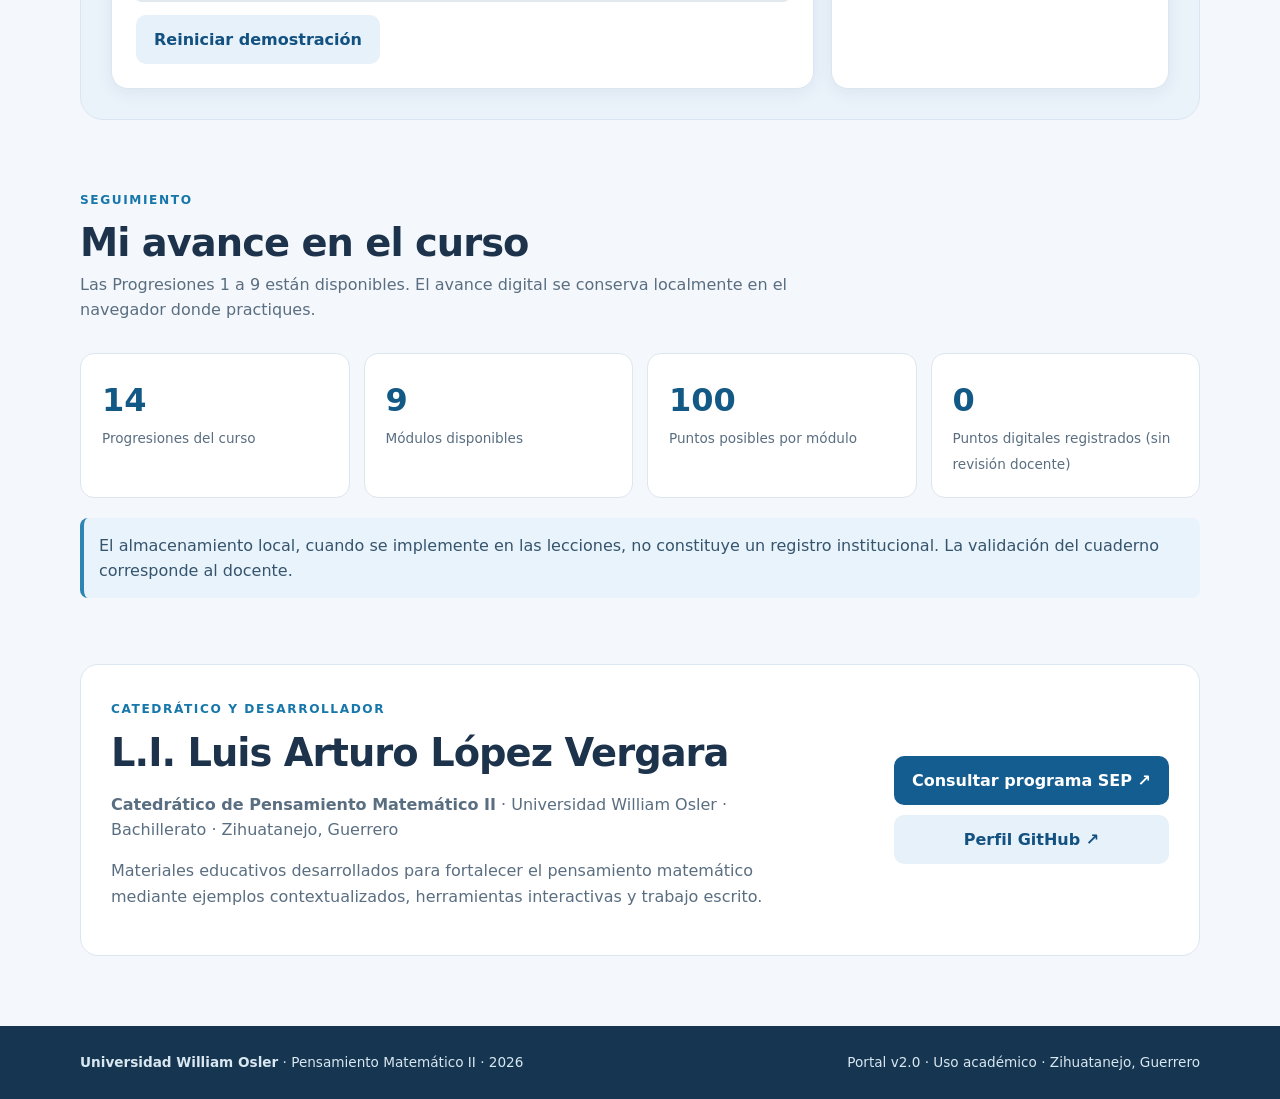
==== commit 8f4c09e3: "Add files via upload" ====
--- a/index.html
+++ b/index.html
@@ -1,8 +1,8 @@
 <!doctype html>
 <html lang="es"><head><meta charset="utf-8"><meta name="viewport" content="width=device-width, initial-scale=1"><meta name="theme-color" content="#103e73"><meta name="description" content="Portal interactivo de Pensamiento Matemático II — Universidad William Osler. Progresiones, laboratorios y cuaderno de aprendizaje."><title>Pensamiento Matemático II | Universidad William Osler</title><link rel="stylesheet" href="assets/css/estilos.css"></head>
-<body><a class="skip" href="#contenido">Saltar al contenido</a><header class="header"><div class="container"><div class="identity"><div><strong>Universidad William Osler</strong><small>Bachillerato · Zihuatanejo, Guerrero · Catedrático: L.I. Luis Arturo López Vergara</small></div></div><nav class="topnav" aria-label="Secciones principales"><a href="#ruta">Progresiones</a><a href="#cuaderno">Mi cuaderno</a><a href="#avance">Mi avance</a><a href="#docente">Catedrático</a></nav><div class="hero"><span class="eyebrow">PLATAFORMA EDUCATIVA · VERSIÓN 1.9</span><h1>Pensamiento <em>Matemático II</em></h1><p>Aprende a expresar, modelar y resolver problemas. Explora la ruta del curso, lleva tus procedimientos al cuaderno y construye tu aprendizaje paso a paso.</p><div class="hero-actions"><a class="btn btn-light" href="#ruta">Explorar progresiones <span aria-hidden="true">→</span></a><a class="btn btn-outline" href="#cuaderno">Conocer el cuaderno</a></div><div class="hero-stats"><span><b>14</b> progresiones</span><span><b>100</b> puntos por módulo</span><span><b>25</b> puntos de cuaderno</span></div></div></div></header>
+<body><a class="skip" href="#contenido">Saltar al contenido</a><header class="header"><div class="container"><div class="identity"><div><strong>Universidad William Osler</strong><small>Bachillerato · Zihuatanejo, Guerrero · Catedrático: L.I. Luis Arturo López Vergara</small></div></div><nav class="topnav" aria-label="Secciones principales"><a href="#ruta">Progresiones</a><a href="#cuaderno">Mi cuaderno</a><a href="#avance">Mi avance</a><a href="#docente">Catedrático</a></nav><div class="hero"><span class="eyebrow">PLATAFORMA EDUCATIVA · VERSIÓN 2.0</span><h1>Pensamiento <em>Matemático II</em></h1><p>Aprende a expresar, modelar y resolver problemas. Explora la ruta del curso, lleva tus procedimientos al cuaderno y construye tu aprendizaje paso a paso.</p><div class="hero-actions"><a class="btn btn-light" href="#ruta">Explorar progresiones <span aria-hidden="true">→</span></a><a class="btn btn-outline" href="#cuaderno">Conocer el cuaderno</a></div><div class="hero-stats"><span><b>14</b> progresiones</span><span><b>100</b> puntos por módulo</span><span><b>25</b> puntos de cuaderno</span></div></div></div></header>
 <main id="contenido" class="container"><section class="intro" aria-labelledby="objetivo"><div><span class="overline">TU RUTA DE APRENDIZAJE</span><h2 id="objetivo">De los números a los modelos matemáticos</h2><p>Esta plataforma organiza las 14 progresiones del programa de Pensamiento Matemático II en una ruta de consulta y actividades digitales. Cada herramienta integrará teoría, ejemplos resueltos, práctica, cuaderno, retos y comprobación.</p><p class="note">El orden y los títulos breves de las tarjetas son adaptaciones didácticas; consulta la referencia curricular oficial para el texto íntegro.</p></div><div class="intro-panel"><h3>¿Cómo vas a aprender?</h3><ol><li>Comprende definiciones y observa ejemplos.</li><li>Explora un simulador y practica.</li><li>Resuelve ejercicios y registra el procedimiento en tu cuaderno.</li><li>Participa en el reto y revisa tus resultados.</li></ol></div></section>
 <section id="ruta" class="section" aria-labelledby="ruta-title"><div class="section-heading"><div><span class="overline">CONTENIDO ACADÉMICO</span><h2 id="ruta-title">Las 14 progresiones</h2><p>Los módulos se incorporarán progresivamente. Una tarjeta indica <strong>En preparación</strong> hasta que exista una lección publicada.</p></div><div class="searchbox"><label for="buscar">Buscar tema</label><input id="buscar" type="search" placeholder="Ej. ecuaciones, geometría..." autocomplete="off"></div></div><div class="modules" id="modulos" aria-live="polite"></div><p id="sin-resultados" hidden>No se encontraron progresiones para esa búsqueda.</p></section>
 <section id="cuaderno" class="section notebook-section" aria-labelledby="cuaderno-title"><div class="section-heading"><div><span class="overline">EVIDENCIA OBLIGATORIA</span><h2 id="cuaderno-title">Mi cuaderno matemático</h2><p>En cada módulo escribirás definiciones, ejemplos resueltos, ejercicios y una explicación personal. Los puntos se acumularán después de la revisión docente.</p></div><div class="points-pill">25 puntos por módulo</div></div><div class="notebook-layout"><div class="notebook-card"><h3>Lista de verificación de muestra</h3><p>Marca lo que ya preparaste para conocer el funcionamiento. Esta demostración <strong>no acredita puntos ni entrega trabajos</strong>.</p><div id="lista-cuaderno"></div><div class="notebook-total"><span>Trabajo marcado (pendiente de revisión)</span><strong id="puntos-cuaderno">0 / 25</strong></div><div class="progress-track"><div class="progress-fill" id="barra-cuaderno"></div></div><button class="btn btn-ghost" id="limpiar" type="button">Reiniciar demostración</button></div><aside class="notebook-help"><span class="book-icon" aria-hidden="true">✎</span><h3>El procedimiento vale</h3><p>No basta con ingresar una respuesta correcta: explica cómo la obtuviste, verifica el resultado y comunica lo que aprendiste.</p><div class="notice"><strong>Importante:</strong> la lista de esta portada es ilustrativa. Cada módulo tendrá sus actividades específicas y un espacio de revisión por el profesor.</div></aside></div></section>
-<section id="avance" class="section" aria-labelledby="avance-title"><div class="section-heading"><div><span class="overline">SEGUIMIENTO</span><h2 id="avance-title">Mi avance en el curso</h2><p>Las Progresiones 1 a 8 están disponibles. El avance digital se conserva localmente en el navegador donde practiques.</p></div></div><div class="metrics"><article class="metric"><strong id="total-modulos">14</strong><span>Progresiones del curso</span></article><article class="metric"><strong id="publicados">0</strong><span>Módulos disponibles</span></article><article class="metric"><strong>100</strong><span>Puntos posibles por módulo</span></article><article class="metric"><strong id="puntos-portal">0</strong><span>Puntos digitales registrados (sin revisión docente)</span></article></div><div class="notice">El almacenamiento local, cuando se implemente en las lecciones, no constituye un registro institucional. La validación del cuaderno corresponde al docente.</div></section>
-<section id="docente" class="section teacher" aria-labelledby="teacher-title"><div><span class="overline">CATEDRÁTICO Y DESARROLLADOR</span><h2 id="teacher-title">L.I. Luis Arturo López Vergara</h2><p><strong>Catedrático de Pensamiento Matemático II</strong> · Universidad William Osler · Bachillerato · Zihuatanejo, Guerrero</p><p>Materiales educativos desarrollados para fortalecer el pensamiento matemático mediante ejemplos contextualizados, herramientas interactivas y trabajo escrito.</p></div><div class="teacher-links"><a class="btn btn-primary" href="https://dgb.sep.gob.mx/storage/recursos/2025/09/HFhKDCTZRZ-Pensamiento-Matematico-II.pdf" target="_blank" rel="noopener noreferrer">Consultar programa SEP ↗</a><a class="btn btn-secondary" href="https://github.com/luislopezv71-sudo" target="_blank" rel="noopener noreferrer">Perfil GitHub ↗</a></div></section></main><footer><div class="container footer-flex"><span><strong>Universidad William Osler</strong> · Pensamiento Matemático II · 2026</span><span>Portal v1.9 · Uso académico · Zihuatanejo, Guerrero</span></div></footer><script src="assets/js/data.js" defer></script><script src="assets/js/app.js" defer></script></body></html>+<section id="avance" class="section" aria-labelledby="avance-title"><div class="section-heading"><div><span class="overline">SEGUIMIENTO</span><h2 id="avance-title">Mi avance en el curso</h2><p>Las Progresiones 1 a 9 están disponibles. El avance digital se conserva localmente en el navegador donde practiques.</p></div></div><div class="metrics"><article class="metric"><strong id="total-modulos">14</strong><span>Progresiones del curso</span></article><article class="metric"><strong id="publicados">0</strong><span>Módulos disponibles</span></article><article class="metric"><strong>100</strong><span>Puntos posibles por módulo</span></article><article class="metric"><strong id="puntos-portal">0</strong><span>Puntos digitales registrados (sin revisión docente)</span></article></div><div class="notice">El almacenamiento local, cuando se implemente en las lecciones, no constituye un registro institucional. La validación del cuaderno corresponde al docente.</div></section>
+<section id="docente" class="section teacher" aria-labelledby="teacher-title"><div><span class="overline">CATEDRÁTICO Y DESARROLLADOR</span><h2 id="teacher-title">L.I. Luis Arturo López Vergara</h2><p><strong>Catedrático de Pensamiento Matemático II</strong> · Universidad William Osler · Bachillerato · Zihuatanejo, Guerrero</p><p>Materiales educativos desarrollados para fortalecer el pensamiento matemático mediante ejemplos contextualizados, herramientas interactivas y trabajo escrito.</p></div><div class="teacher-links"><a class="btn btn-primary" href="https://dgb.sep.gob.mx/storage/recursos/2025/09/HFhKDCTZRZ-Pensamiento-Matematico-II.pdf" target="_blank" rel="noopener noreferrer">Consultar programa SEP ↗</a><a class="btn btn-secondary" href="https://github.com/luislopezv71-sudo" target="_blank" rel="noopener noreferrer">Perfil GitHub ↗</a></div></section></main><footer><div class="container footer-flex"><span><strong>Universidad William Osler</strong> · Pensamiento Matemático II · 2026</span><span>Portal v2.0 · Uso académico · Zihuatanejo, Guerrero</span></div></footer><script src="assets/js/data.js" defer></script><script src="assets/js/app.js" defer></script></body></html>
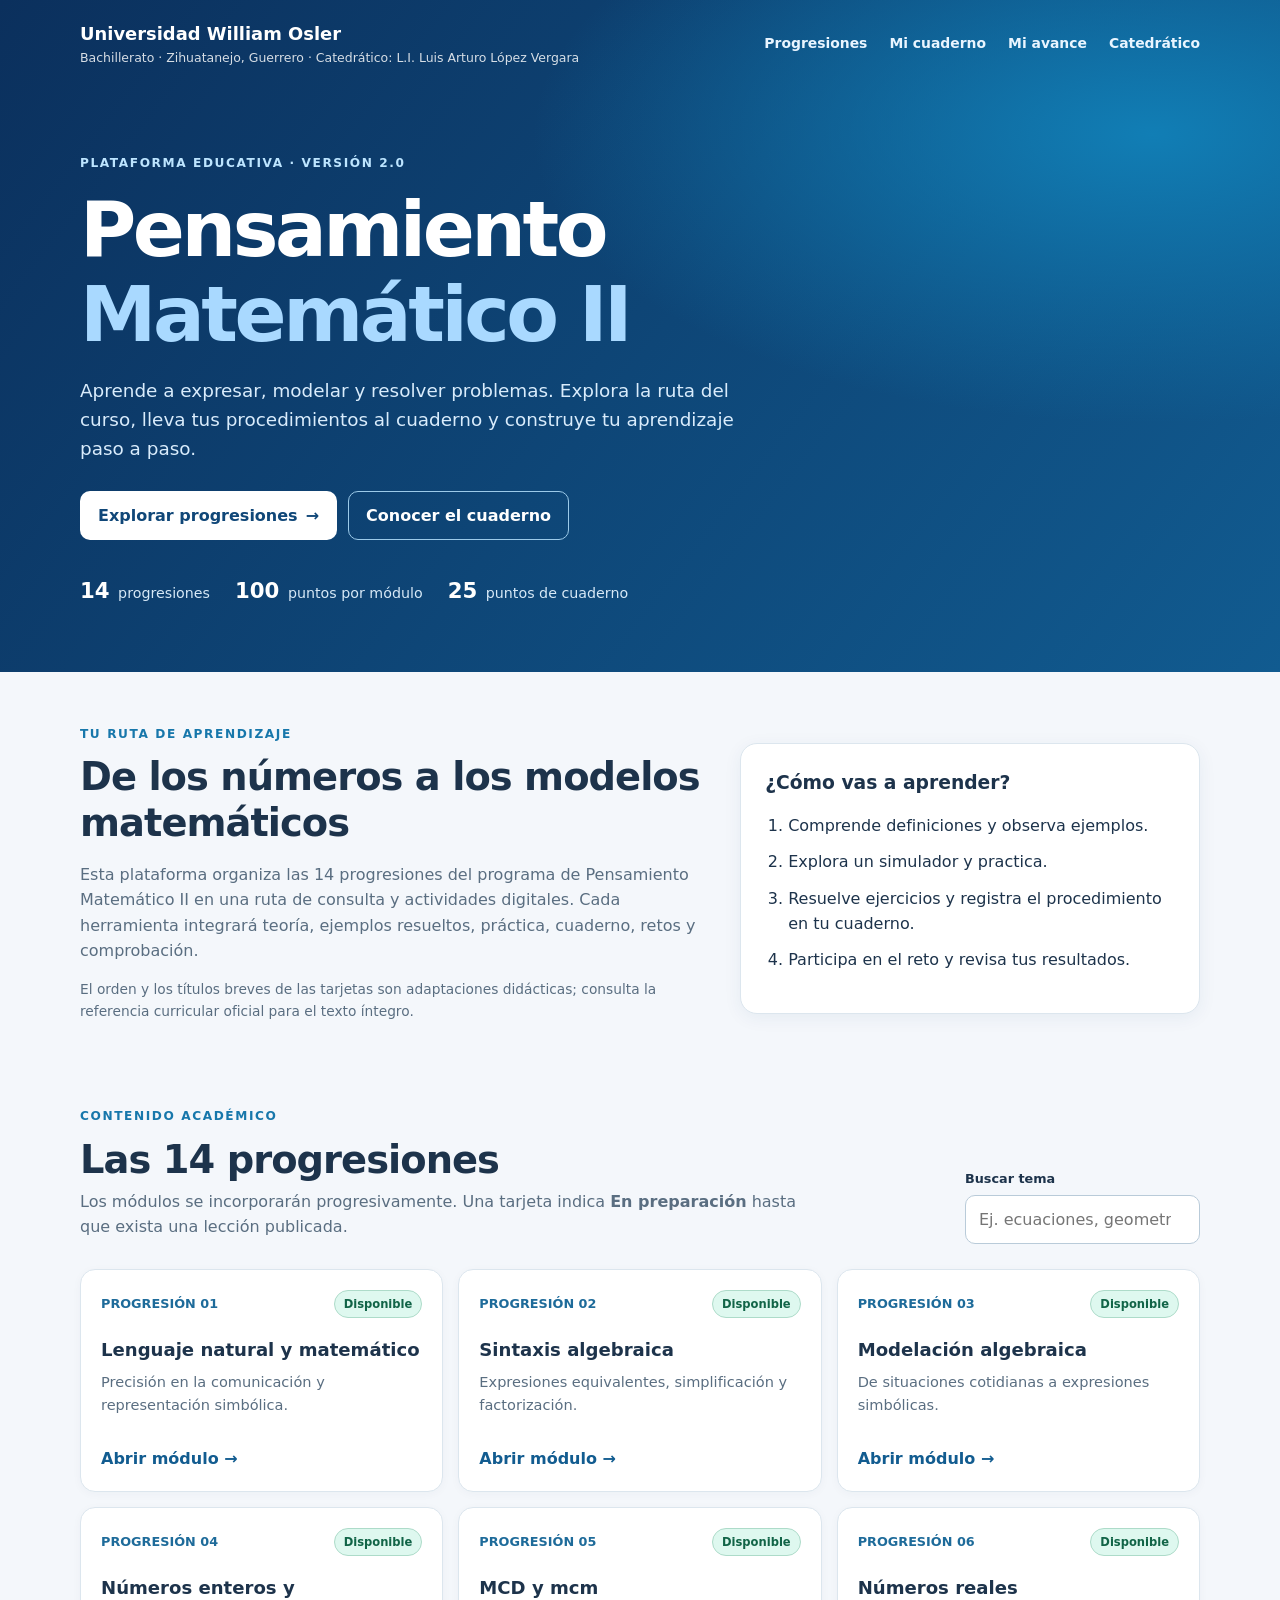
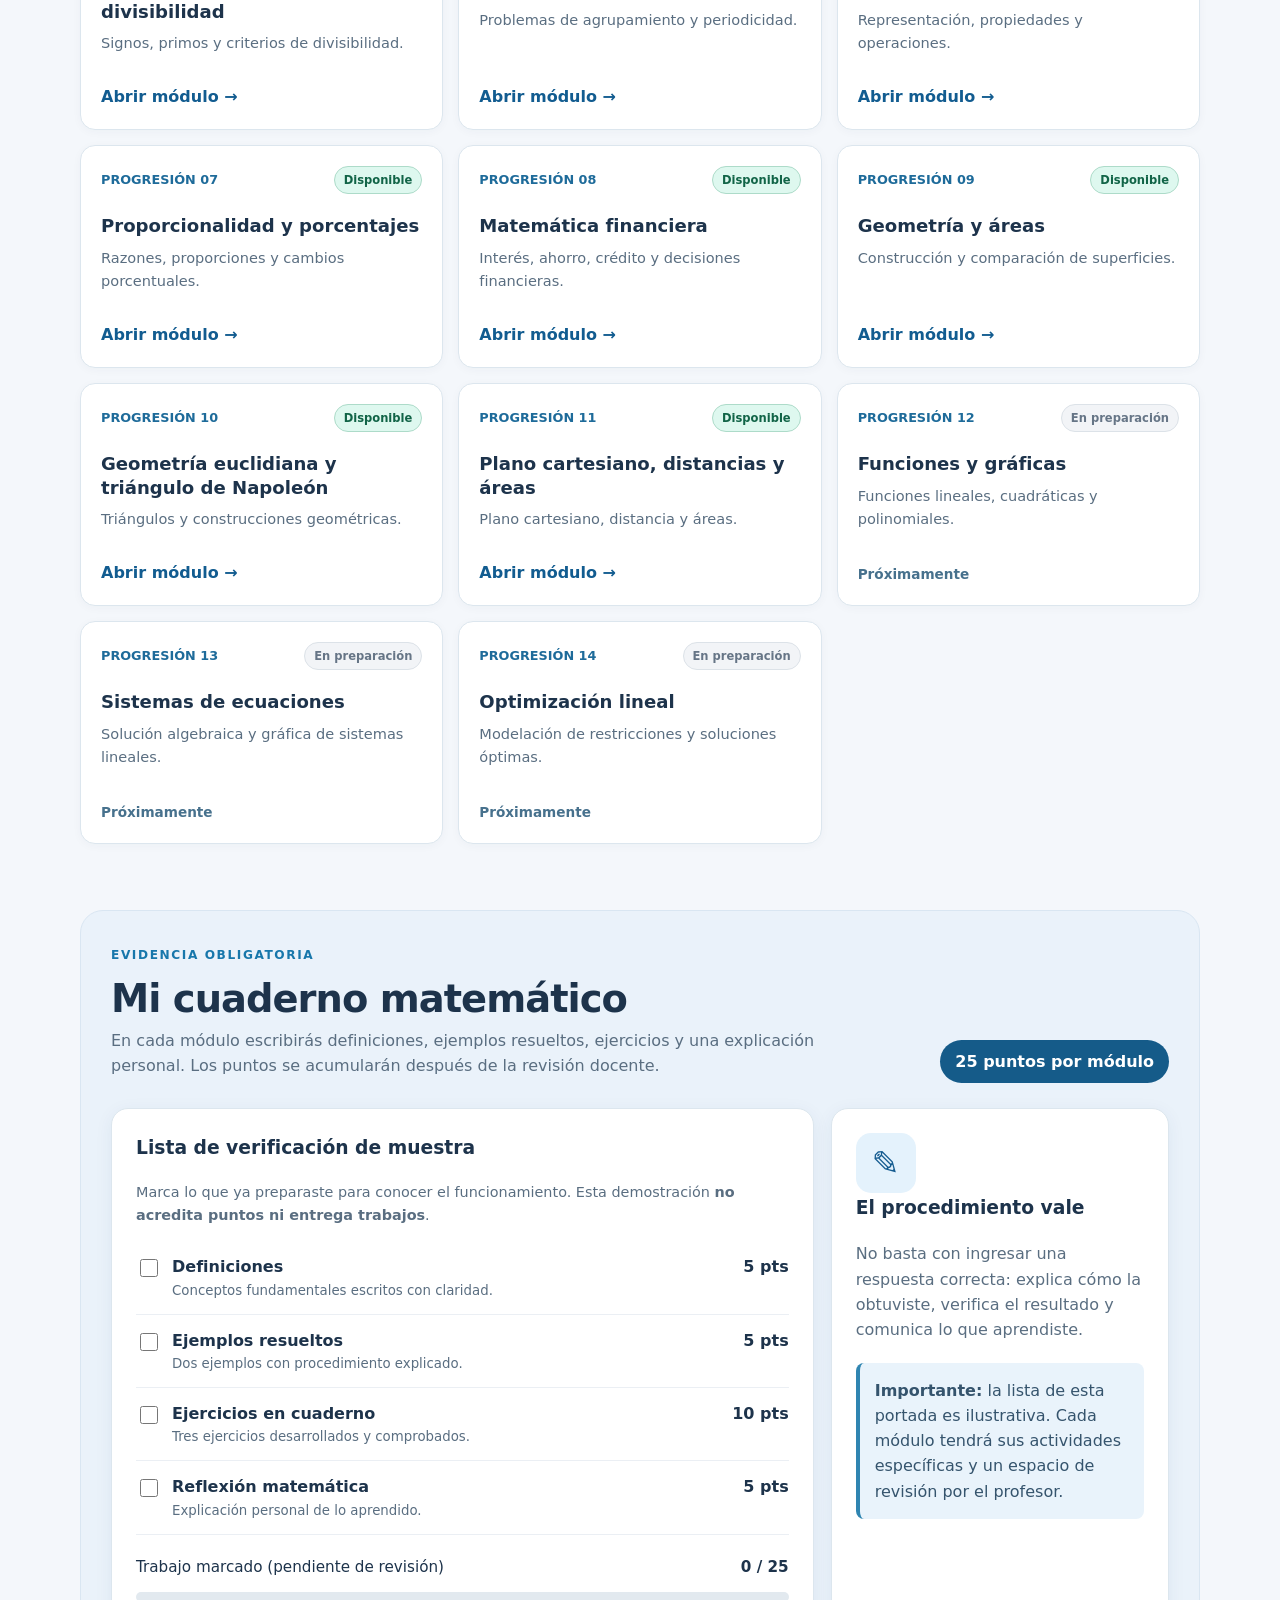
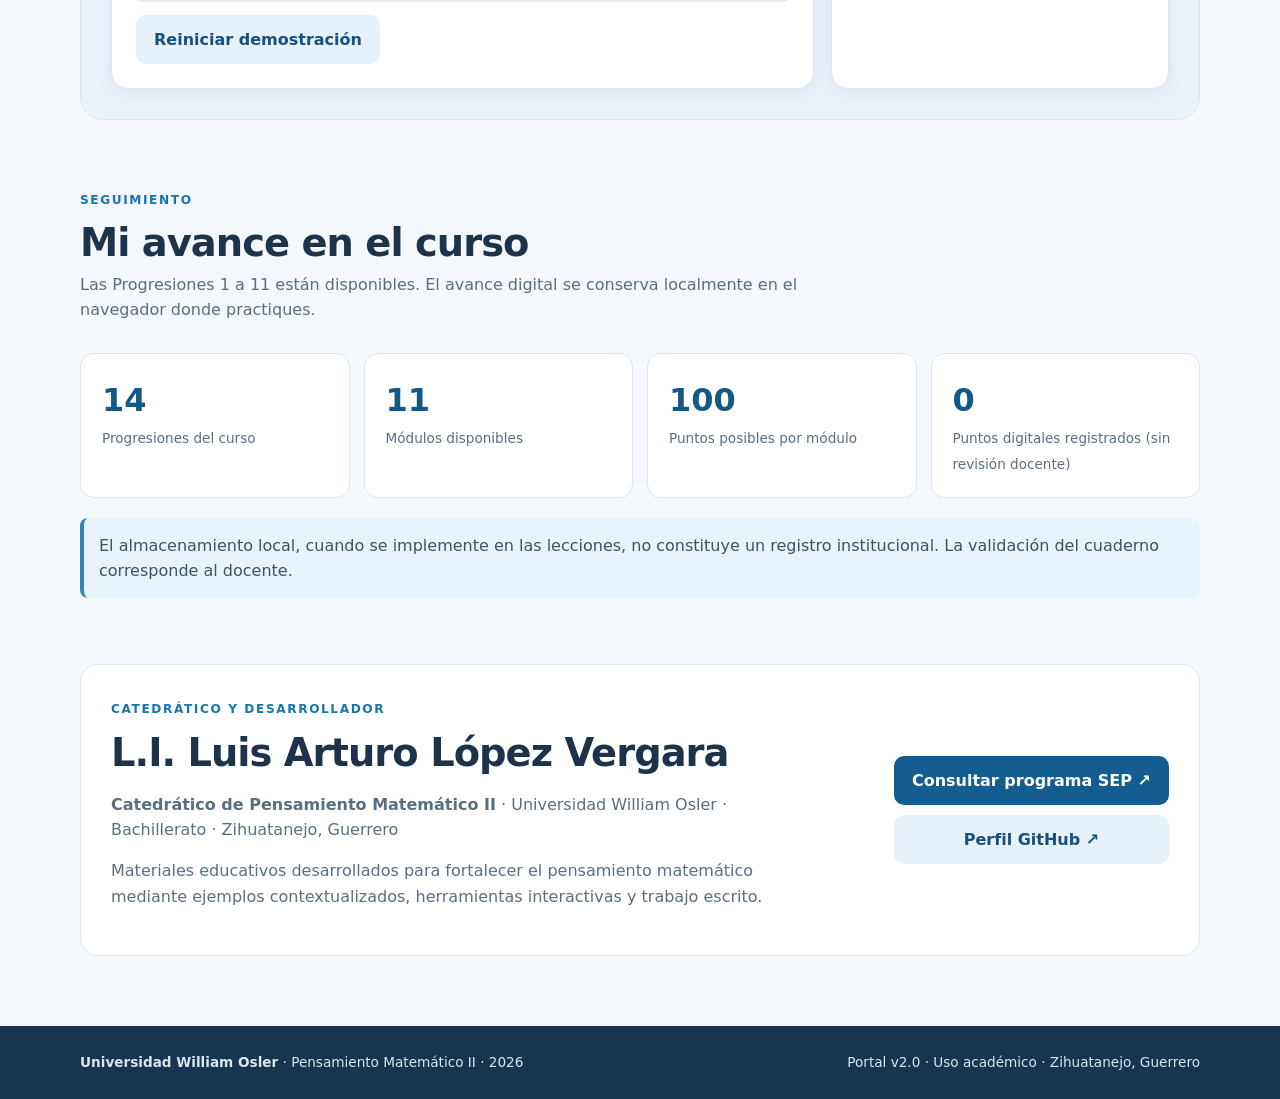
==== commit d748ad6d: "Add files via upload" ====
--- a/index.html
+++ b/index.html
@@ -4,5 +4,5 @@
 <main id="contenido" class="container"><section class="intro" aria-labelledby="objetivo"><div><span class="overline">TU RUTA DE APRENDIZAJE</span><h2 id="objetivo">De los números a los modelos matemáticos</h2><p>Esta plataforma organiza las 14 progresiones del programa de Pensamiento Matemático II en una ruta de consulta y actividades digitales. Cada herramienta integrará teoría, ejemplos resueltos, práctica, cuaderno, retos y comprobación.</p><p class="note">El orden y los títulos breves de las tarjetas son adaptaciones didácticas; consulta la referencia curricular oficial para el texto íntegro.</p></div><div class="intro-panel"><h3>¿Cómo vas a aprender?</h3><ol><li>Comprende definiciones y observa ejemplos.</li><li>Explora un simulador y practica.</li><li>Resuelve ejercicios y registra el procedimiento en tu cuaderno.</li><li>Participa en el reto y revisa tus resultados.</li></ol></div></section>
 <section id="ruta" class="section" aria-labelledby="ruta-title"><div class="section-heading"><div><span class="overline">CONTENIDO ACADÉMICO</span><h2 id="ruta-title">Las 14 progresiones</h2><p>Los módulos se incorporarán progresivamente. Una tarjeta indica <strong>En preparación</strong> hasta que exista una lección publicada.</p></div><div class="searchbox"><label for="buscar">Buscar tema</label><input id="buscar" type="search" placeholder="Ej. ecuaciones, geometría..." autocomplete="off"></div></div><div class="modules" id="modulos" aria-live="polite"></div><p id="sin-resultados" hidden>No se encontraron progresiones para esa búsqueda.</p></section>
 <section id="cuaderno" class="section notebook-section" aria-labelledby="cuaderno-title"><div class="section-heading"><div><span class="overline">EVIDENCIA OBLIGATORIA</span><h2 id="cuaderno-title">Mi cuaderno matemático</h2><p>En cada módulo escribirás definiciones, ejemplos resueltos, ejercicios y una explicación personal. Los puntos se acumularán después de la revisión docente.</p></div><div class="points-pill">25 puntos por módulo</div></div><div class="notebook-layout"><div class="notebook-card"><h3>Lista de verificación de muestra</h3><p>Marca lo que ya preparaste para conocer el funcionamiento. Esta demostración <strong>no acredita puntos ni entrega trabajos</strong>.</p><div id="lista-cuaderno"></div><div class="notebook-total"><span>Trabajo marcado (pendiente de revisión)</span><strong id="puntos-cuaderno">0 / 25</strong></div><div class="progress-track"><div class="progress-fill" id="barra-cuaderno"></div></div><button class="btn btn-ghost" id="limpiar" type="button">Reiniciar demostración</button></div><aside class="notebook-help"><span class="book-icon" aria-hidden="true">✎</span><h3>El procedimiento vale</h3><p>No basta con ingresar una respuesta correcta: explica cómo la obtuviste, verifica el resultado y comunica lo que aprendiste.</p><div class="notice"><strong>Importante:</strong> la lista de esta portada es ilustrativa. Cada módulo tendrá sus actividades específicas y un espacio de revisión por el profesor.</div></aside></div></section>
-<section id="avance" class="section" aria-labelledby="avance-title"><div class="section-heading"><div><span class="overline">SEGUIMIENTO</span><h2 id="avance-title">Mi avance en el curso</h2><p>Las Progresiones 1 a 9 están disponibles. El avance digital se conserva localmente en el navegador donde practiques.</p></div></div><div class="metrics"><article class="metric"><strong id="total-modulos">14</strong><span>Progresiones del curso</span></article><article class="metric"><strong id="publicados">0</strong><span>Módulos disponibles</span></article><article class="metric"><strong>100</strong><span>Puntos posibles por módulo</span></article><article class="metric"><strong id="puntos-portal">0</strong><span>Puntos digitales registrados (sin revisión docente)</span></article></div><div class="notice">El almacenamiento local, cuando se implemente en las lecciones, no constituye un registro institucional. La validación del cuaderno corresponde al docente.</div></section>
+<section id="avance" class="section" aria-labelledby="avance-title"><div class="section-heading"><div><span class="overline">SEGUIMIENTO</span><h2 id="avance-title">Mi avance en el curso</h2><p>Las Progresiones 1 a 11 están disponibles. El avance digital se conserva localmente en el navegador donde practiques.</p></div></div><div class="metrics"><article class="metric"><strong id="total-modulos">14</strong><span>Progresiones del curso</span></article><article class="metric"><strong id="publicados">0</strong><span>Módulos disponibles</span></article><article class="metric"><strong>100</strong><span>Puntos posibles por módulo</span></article><article class="metric"><strong id="puntos-portal">0</strong><span>Puntos digitales registrados (sin revisión docente)</span></article></div><div class="notice">El almacenamiento local, cuando se implemente en las lecciones, no constituye un registro institucional. La validación del cuaderno corresponde al docente.</div></section>
 <section id="docente" class="section teacher" aria-labelledby="teacher-title"><div><span class="overline">CATEDRÁTICO Y DESARROLLADOR</span><h2 id="teacher-title">L.I. Luis Arturo López Vergara</h2><p><strong>Catedrático de Pensamiento Matemático II</strong> · Universidad William Osler · Bachillerato · Zihuatanejo, Guerrero</p><p>Materiales educativos desarrollados para fortalecer el pensamiento matemático mediante ejemplos contextualizados, herramientas interactivas y trabajo escrito.</p></div><div class="teacher-links"><a class="btn btn-primary" href="https://dgb.sep.gob.mx/storage/recursos/2025/09/HFhKDCTZRZ-Pensamiento-Matematico-II.pdf" target="_blank" rel="noopener noreferrer">Consultar programa SEP ↗</a><a class="btn btn-secondary" href="https://github.com/luislopezv71-sudo" target="_blank" rel="noopener noreferrer">Perfil GitHub ↗</a></div></section></main><footer><div class="container footer-flex"><span><strong>Universidad William Osler</strong> · Pensamiento Matemático II · 2026</span><span>Portal v2.0 · Uso académico · Zihuatanejo, Guerrero</span></div></footer><script src="assets/js/data.js" defer></script><script src="assets/js/app.js" defer></script></body></html>
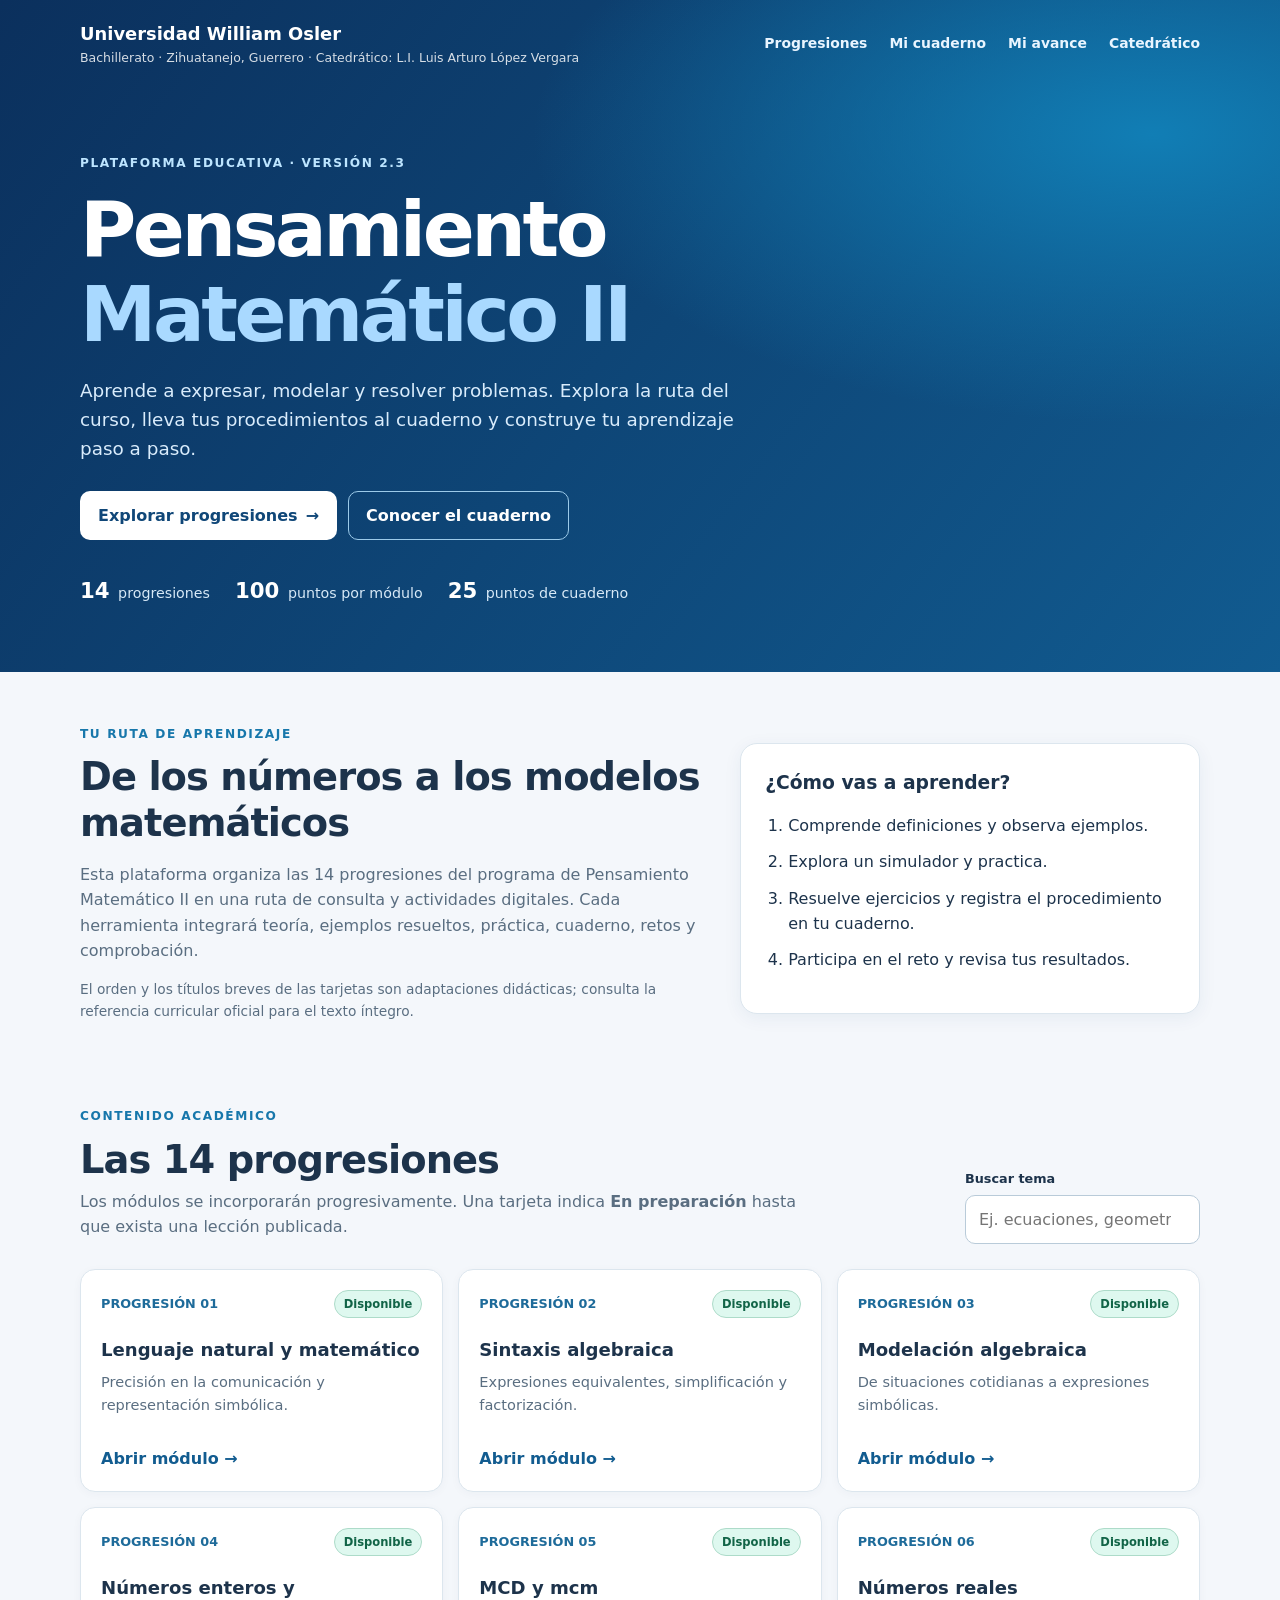
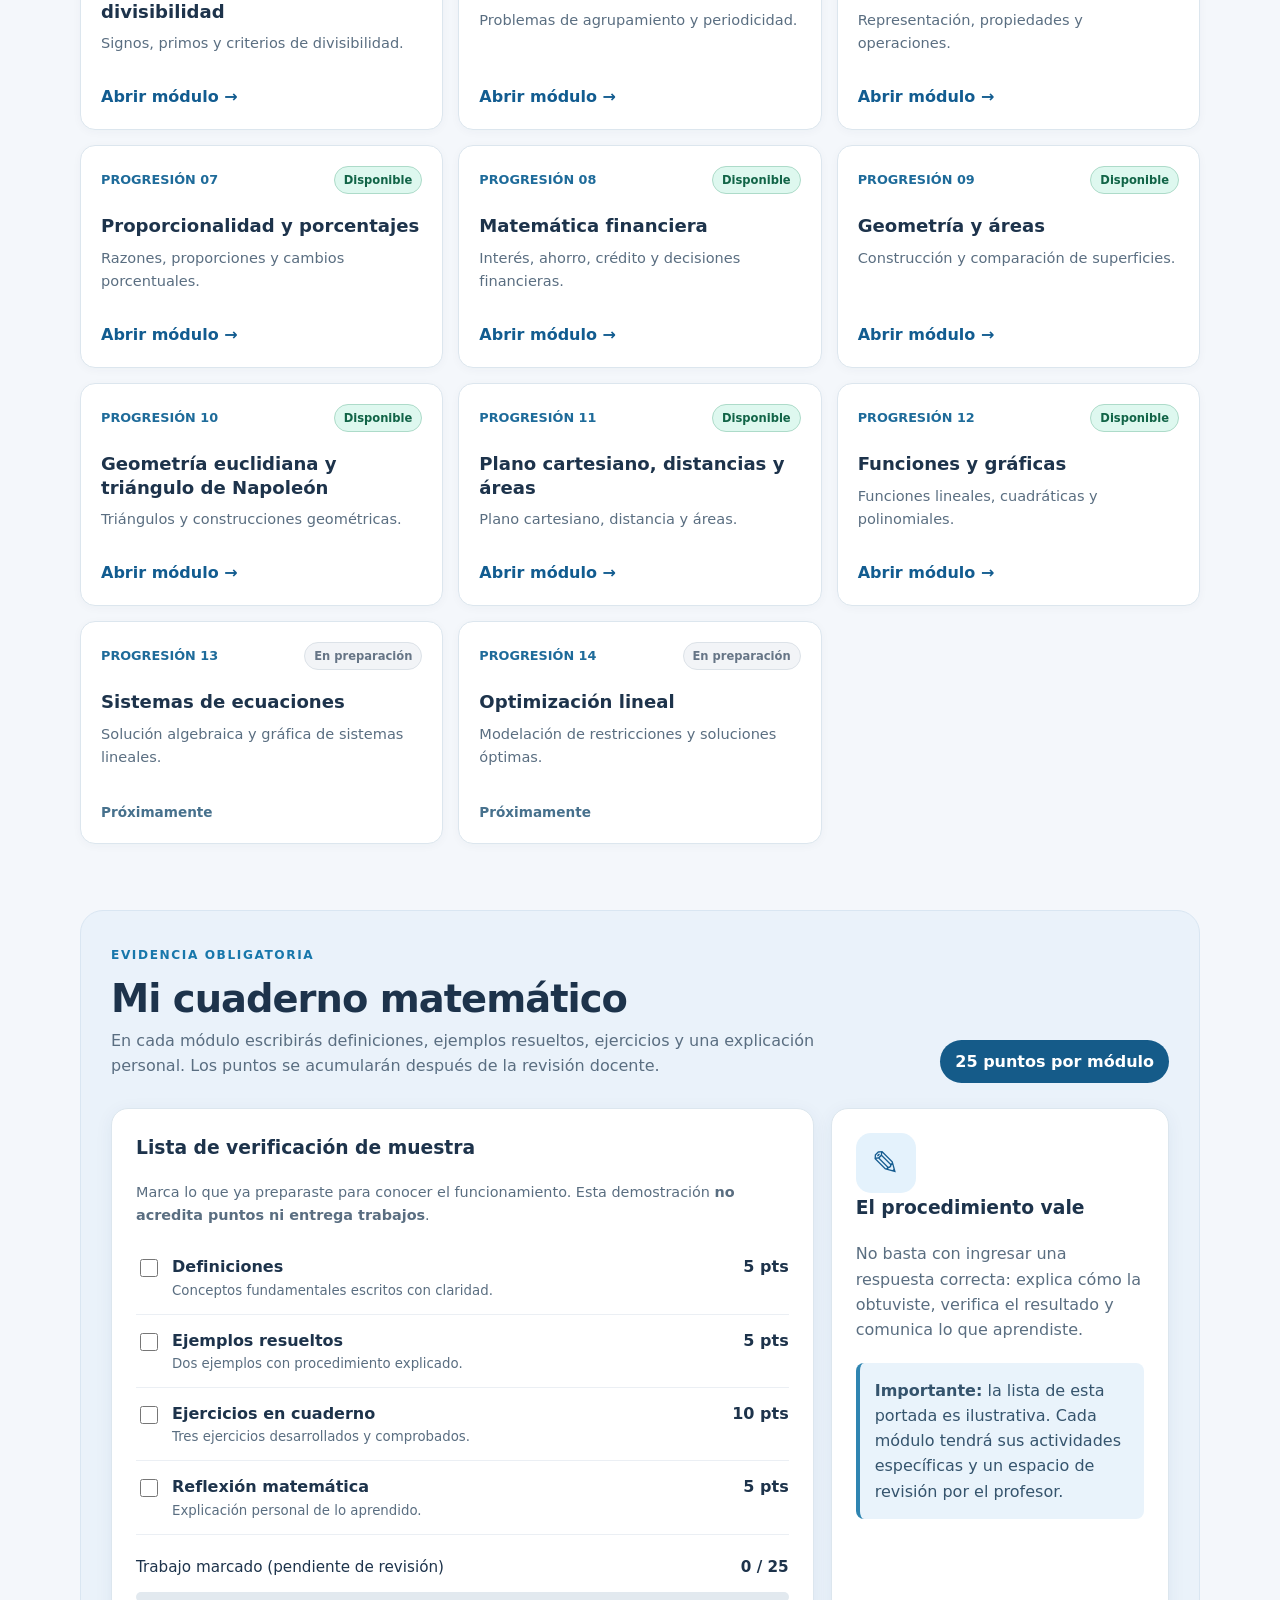
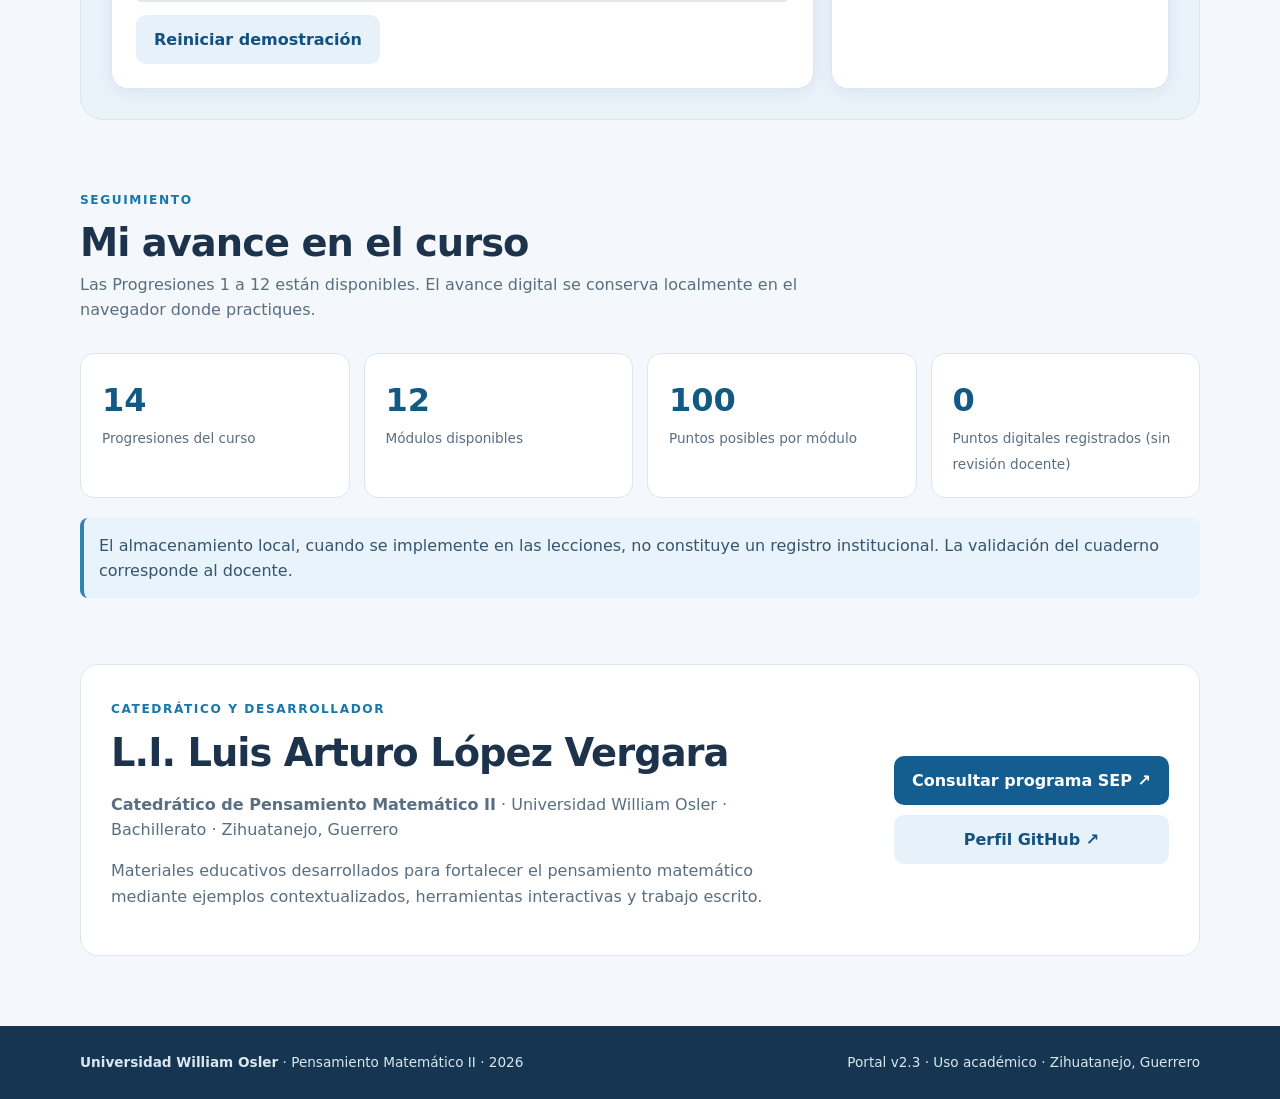
==== commit c7b655bb: "Add files via upload" ====
--- a/index.html
+++ b/index.html
@@ -1,8 +1,8 @@
 <!doctype html>
 <html lang="es"><head><meta charset="utf-8"><meta name="viewport" content="width=device-width, initial-scale=1"><meta name="theme-color" content="#103e73"><meta name="description" content="Portal interactivo de Pensamiento Matemático II — Universidad William Osler. Progresiones, laboratorios y cuaderno de aprendizaje."><title>Pensamiento Matemático II | Universidad William Osler</title><link rel="stylesheet" href="assets/css/estilos.css"></head>
-<body><a class="skip" href="#contenido">Saltar al contenido</a><header class="header"><div class="container"><div class="identity"><div><strong>Universidad William Osler</strong><small>Bachillerato · Zihuatanejo, Guerrero · Catedrático: L.I. Luis Arturo López Vergara</small></div></div><nav class="topnav" aria-label="Secciones principales"><a href="#ruta">Progresiones</a><a href="#cuaderno">Mi cuaderno</a><a href="#avance">Mi avance</a><a href="#docente">Catedrático</a></nav><div class="hero"><span class="eyebrow">PLATAFORMA EDUCATIVA · VERSIÓN 2.0</span><h1>Pensamiento <em>Matemático II</em></h1><p>Aprende a expresar, modelar y resolver problemas. Explora la ruta del curso, lleva tus procedimientos al cuaderno y construye tu aprendizaje paso a paso.</p><div class="hero-actions"><a class="btn btn-light" href="#ruta">Explorar progresiones <span aria-hidden="true">→</span></a><a class="btn btn-outline" href="#cuaderno">Conocer el cuaderno</a></div><div class="hero-stats"><span><b>14</b> progresiones</span><span><b>100</b> puntos por módulo</span><span><b>25</b> puntos de cuaderno</span></div></div></div></header>
+<body><a class="skip" href="#contenido">Saltar al contenido</a><header class="header"><div class="container"><div class="identity"><div><strong>Universidad William Osler</strong><small>Bachillerato · Zihuatanejo, Guerrero · Catedrático: L.I. Luis Arturo López Vergara</small></div></div><nav class="topnav" aria-label="Secciones principales"><a href="#ruta">Progresiones</a><a href="#cuaderno">Mi cuaderno</a><a href="#avance">Mi avance</a><a href="#docente">Catedrático</a></nav><div class="hero"><span class="eyebrow">PLATAFORMA EDUCATIVA · VERSIÓN 2.3</span><h1>Pensamiento <em>Matemático II</em></h1><p>Aprende a expresar, modelar y resolver problemas. Explora la ruta del curso, lleva tus procedimientos al cuaderno y construye tu aprendizaje paso a paso.</p><div class="hero-actions"><a class="btn btn-light" href="#ruta">Explorar progresiones <span aria-hidden="true">→</span></a><a class="btn btn-outline" href="#cuaderno">Conocer el cuaderno</a></div><div class="hero-stats"><span><b>14</b> progresiones</span><span><b>100</b> puntos por módulo</span><span><b>25</b> puntos de cuaderno</span></div></div></div></header>
 <main id="contenido" class="container"><section class="intro" aria-labelledby="objetivo"><div><span class="overline">TU RUTA DE APRENDIZAJE</span><h2 id="objetivo">De los números a los modelos matemáticos</h2><p>Esta plataforma organiza las 14 progresiones del programa de Pensamiento Matemático II en una ruta de consulta y actividades digitales. Cada herramienta integrará teoría, ejemplos resueltos, práctica, cuaderno, retos y comprobación.</p><p class="note">El orden y los títulos breves de las tarjetas son adaptaciones didácticas; consulta la referencia curricular oficial para el texto íntegro.</p></div><div class="intro-panel"><h3>¿Cómo vas a aprender?</h3><ol><li>Comprende definiciones y observa ejemplos.</li><li>Explora un simulador y practica.</li><li>Resuelve ejercicios y registra el procedimiento en tu cuaderno.</li><li>Participa en el reto y revisa tus resultados.</li></ol></div></section>
 <section id="ruta" class="section" aria-labelledby="ruta-title"><div class="section-heading"><div><span class="overline">CONTENIDO ACADÉMICO</span><h2 id="ruta-title">Las 14 progresiones</h2><p>Los módulos se incorporarán progresivamente. Una tarjeta indica <strong>En preparación</strong> hasta que exista una lección publicada.</p></div><div class="searchbox"><label for="buscar">Buscar tema</label><input id="buscar" type="search" placeholder="Ej. ecuaciones, geometría..." autocomplete="off"></div></div><div class="modules" id="modulos" aria-live="polite"></div><p id="sin-resultados" hidden>No se encontraron progresiones para esa búsqueda.</p></section>
 <section id="cuaderno" class="section notebook-section" aria-labelledby="cuaderno-title"><div class="section-heading"><div><span class="overline">EVIDENCIA OBLIGATORIA</span><h2 id="cuaderno-title">Mi cuaderno matemático</h2><p>En cada módulo escribirás definiciones, ejemplos resueltos, ejercicios y una explicación personal. Los puntos se acumularán después de la revisión docente.</p></div><div class="points-pill">25 puntos por módulo</div></div><div class="notebook-layout"><div class="notebook-card"><h3>Lista de verificación de muestra</h3><p>Marca lo que ya preparaste para conocer el funcionamiento. Esta demostración <strong>no acredita puntos ni entrega trabajos</strong>.</p><div id="lista-cuaderno"></div><div class="notebook-total"><span>Trabajo marcado (pendiente de revisión)</span><strong id="puntos-cuaderno">0 / 25</strong></div><div class="progress-track"><div class="progress-fill" id="barra-cuaderno"></div></div><button class="btn btn-ghost" id="limpiar" type="button">Reiniciar demostración</button></div><aside class="notebook-help"><span class="book-icon" aria-hidden="true">✎</span><h3>El procedimiento vale</h3><p>No basta con ingresar una respuesta correcta: explica cómo la obtuviste, verifica el resultado y comunica lo que aprendiste.</p><div class="notice"><strong>Importante:</strong> la lista de esta portada es ilustrativa. Cada módulo tendrá sus actividades específicas y un espacio de revisión por el profesor.</div></aside></div></section>
-<section id="avance" class="section" aria-labelledby="avance-title"><div class="section-heading"><div><span class="overline">SEGUIMIENTO</span><h2 id="avance-title">Mi avance en el curso</h2><p>Las Progresiones 1 a 11 están disponibles. El avance digital se conserva localmente en el navegador donde practiques.</p></div></div><div class="metrics"><article class="metric"><strong id="total-modulos">14</strong><span>Progresiones del curso</span></article><article class="metric"><strong id="publicados">0</strong><span>Módulos disponibles</span></article><article class="metric"><strong>100</strong><span>Puntos posibles por módulo</span></article><article class="metric"><strong id="puntos-portal">0</strong><span>Puntos digitales registrados (sin revisión docente)</span></article></div><div class="notice">El almacenamiento local, cuando se implemente en las lecciones, no constituye un registro institucional. La validación del cuaderno corresponde al docente.</div></section>
-<section id="docente" class="section teacher" aria-labelledby="teacher-title"><div><span class="overline">CATEDRÁTICO Y DESARROLLADOR</span><h2 id="teacher-title">L.I. Luis Arturo López Vergara</h2><p><strong>Catedrático de Pensamiento Matemático II</strong> · Universidad William Osler · Bachillerato · Zihuatanejo, Guerrero</p><p>Materiales educativos desarrollados para fortalecer el pensamiento matemático mediante ejemplos contextualizados, herramientas interactivas y trabajo escrito.</p></div><div class="teacher-links"><a class="btn btn-primary" href="https://dgb.sep.gob.mx/storage/recursos/2025/09/HFhKDCTZRZ-Pensamiento-Matematico-II.pdf" target="_blank" rel="noopener noreferrer">Consultar programa SEP ↗</a><a class="btn btn-secondary" href="https://github.com/luislopezv71-sudo" target="_blank" rel="noopener noreferrer">Perfil GitHub ↗</a></div></section></main><footer><div class="container footer-flex"><span><strong>Universidad William Osler</strong> · Pensamiento Matemático II · 2026</span><span>Portal v2.0 · Uso académico · Zihuatanejo, Guerrero</span></div></footer><script src="assets/js/data.js" defer></script><script src="assets/js/app.js" defer></script></body></html>+<section id="avance" class="section" aria-labelledby="avance-title"><div class="section-heading"><div><span class="overline">SEGUIMIENTO</span><h2 id="avance-title">Mi avance en el curso</h2><p>Las Progresiones 1 a 12 están disponibles. El avance digital se conserva localmente en el navegador donde practiques.</p></div></div><div class="metrics"><article class="metric"><strong id="total-modulos">14</strong><span>Progresiones del curso</span></article><article class="metric"><strong id="publicados">0</strong><span>Módulos disponibles</span></article><article class="metric"><strong>100</strong><span>Puntos posibles por módulo</span></article><article class="metric"><strong id="puntos-portal">0</strong><span>Puntos digitales registrados (sin revisión docente)</span></article></div><div class="notice">El almacenamiento local, cuando se implemente en las lecciones, no constituye un registro institucional. La validación del cuaderno corresponde al docente.</div></section>
+<section id="docente" class="section teacher" aria-labelledby="teacher-title"><div><span class="overline">CATEDRÁTICO Y DESARROLLADOR</span><h2 id="teacher-title">L.I. Luis Arturo López Vergara</h2><p><strong>Catedrático de Pensamiento Matemático II</strong> · Universidad William Osler · Bachillerato · Zihuatanejo, Guerrero</p><p>Materiales educativos desarrollados para fortalecer el pensamiento matemático mediante ejemplos contextualizados, herramientas interactivas y trabajo escrito.</p></div><div class="teacher-links"><a class="btn btn-primary" href="https://dgb.sep.gob.mx/storage/recursos/2025/09/HFhKDCTZRZ-Pensamiento-Matematico-II.pdf" target="_blank" rel="noopener noreferrer">Consultar programa SEP ↗</a><a class="btn btn-secondary" href="https://github.com/luislopezv71-sudo" target="_blank" rel="noopener noreferrer">Perfil GitHub ↗</a></div></section></main><footer><div class="container footer-flex"><span><strong>Universidad William Osler</strong> · Pensamiento Matemático II · 2026</span><span>Portal v2.3 · Uso académico · Zihuatanejo, Guerrero</span></div></footer><script src="assets/js/data.js" defer></script><script src="assets/js/app.js" defer></script></body></html>
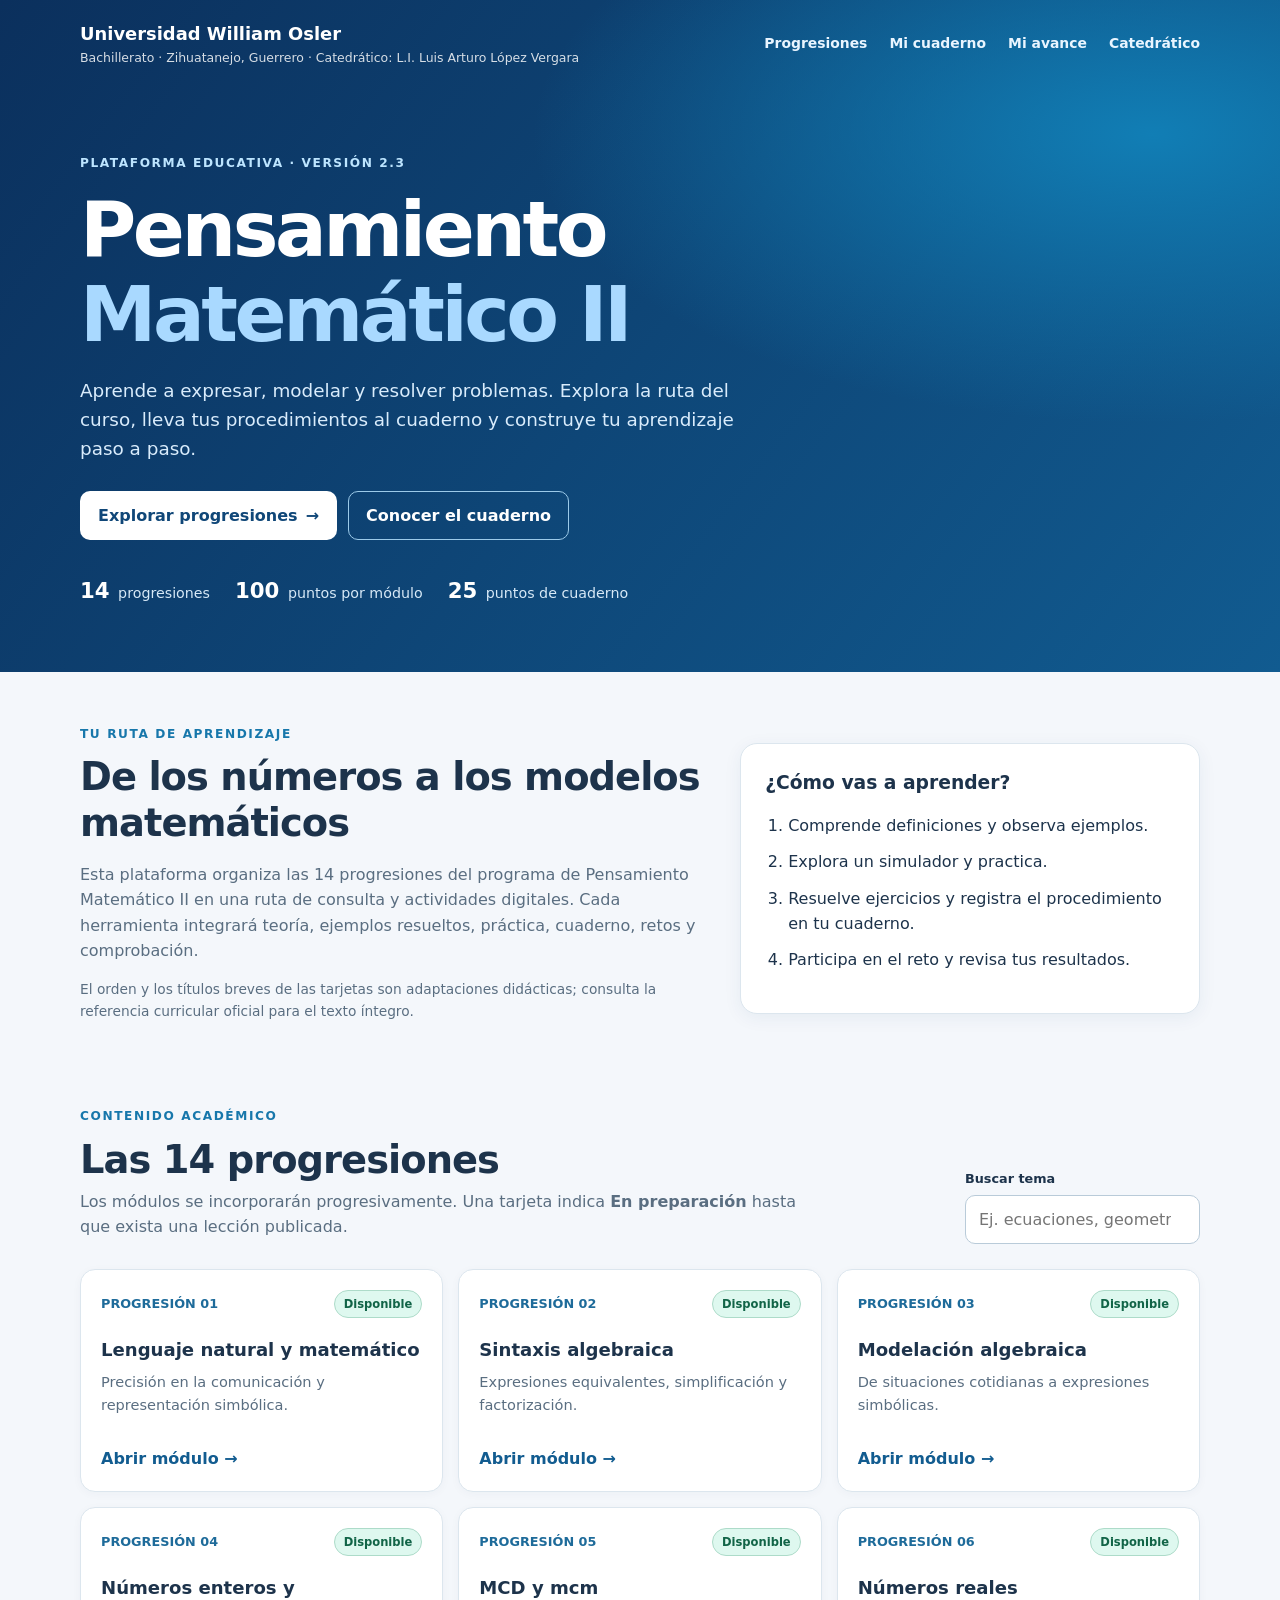
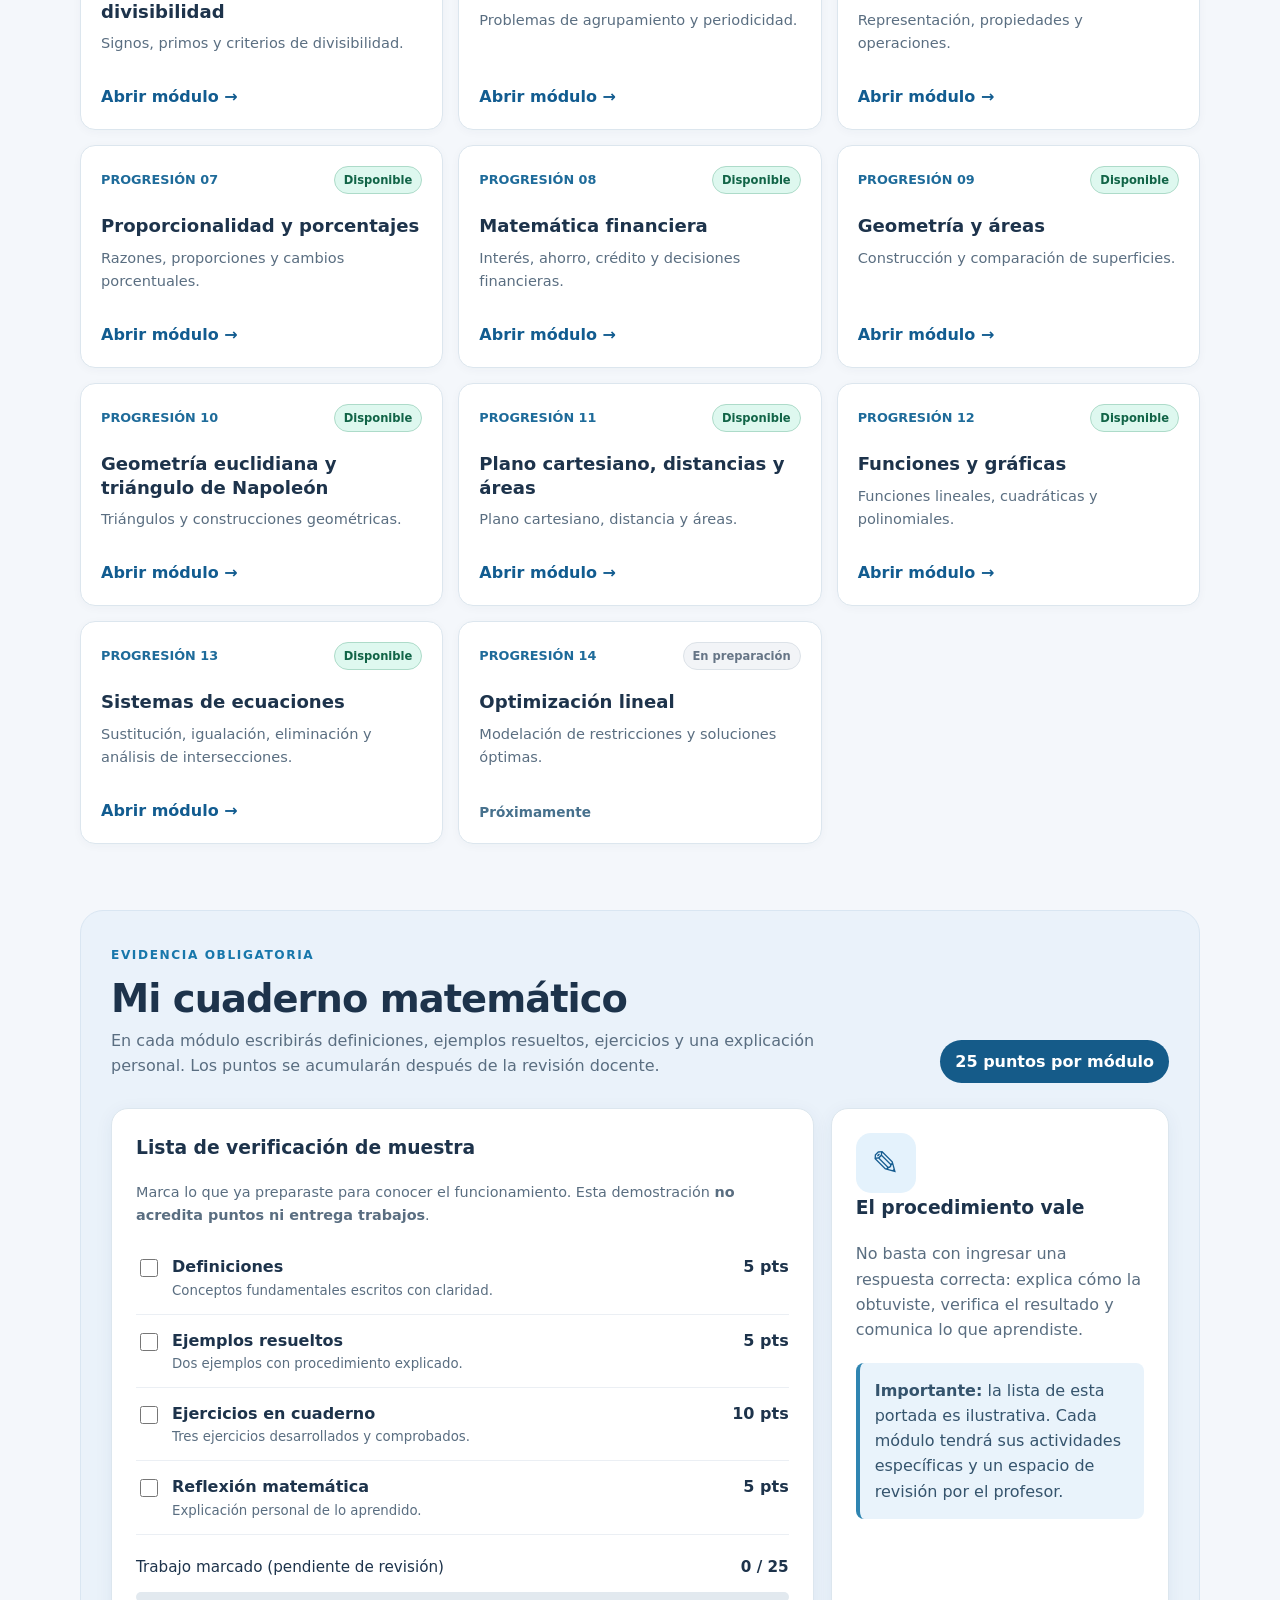
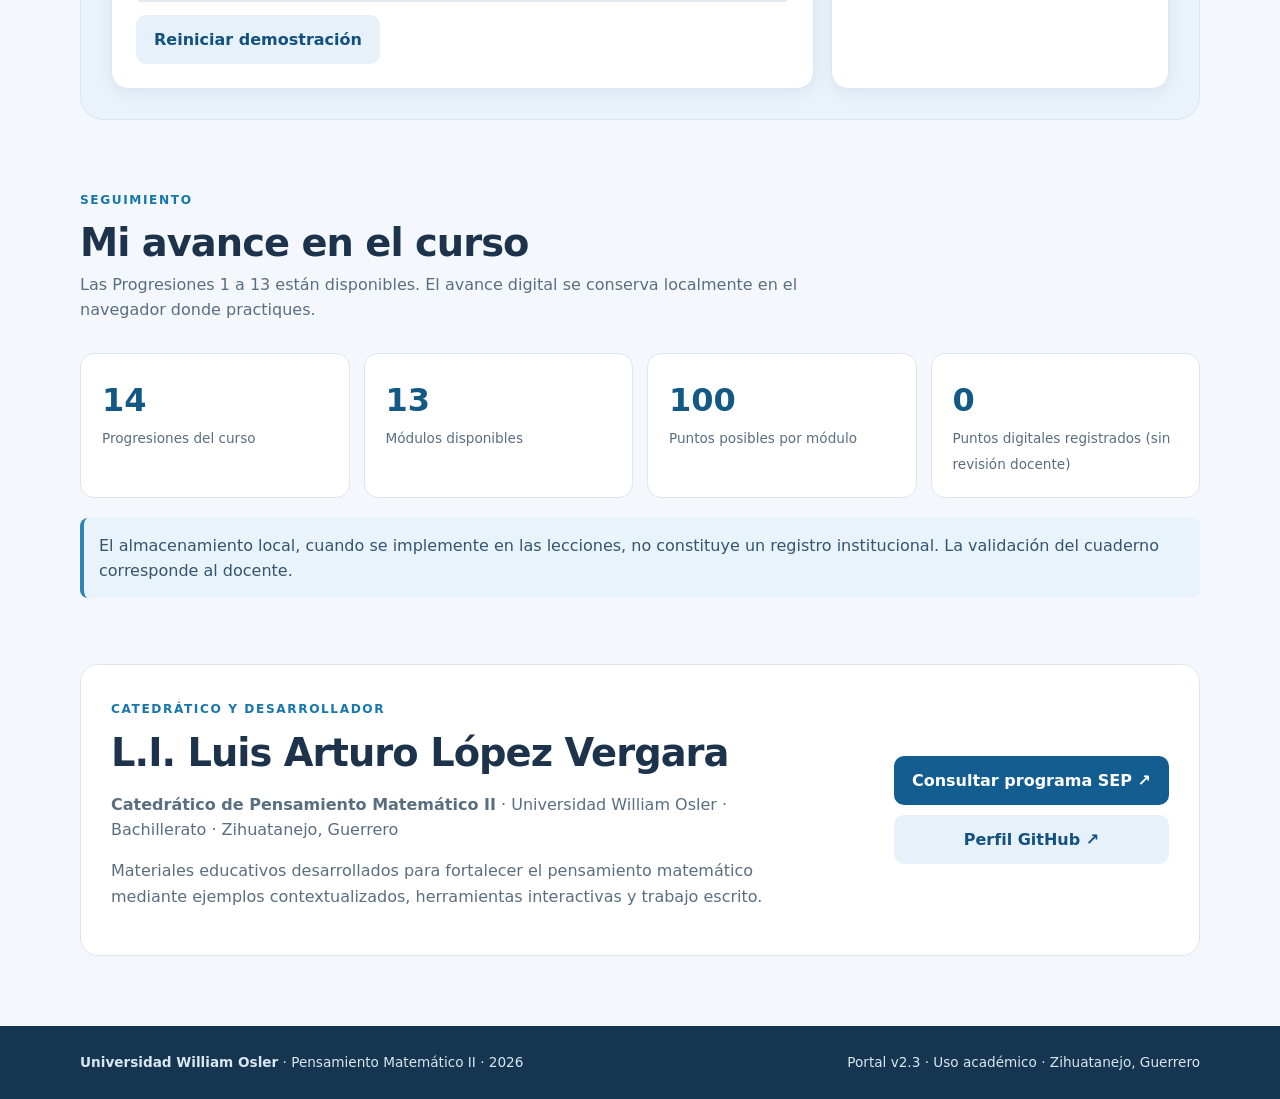
==== commit 12c87c6f: "Add files via upload" ====
--- a/index.html
+++ b/index.html
@@ -4,5 +4,5 @@
 <main id="contenido" class="container"><section class="intro" aria-labelledby="objetivo"><div><span class="overline">TU RUTA DE APRENDIZAJE</span><h2 id="objetivo">De los números a los modelos matemáticos</h2><p>Esta plataforma organiza las 14 progresiones del programa de Pensamiento Matemático II en una ruta de consulta y actividades digitales. Cada herramienta integrará teoría, ejemplos resueltos, práctica, cuaderno, retos y comprobación.</p><p class="note">El orden y los títulos breves de las tarjetas son adaptaciones didácticas; consulta la referencia curricular oficial para el texto íntegro.</p></div><div class="intro-panel"><h3>¿Cómo vas a aprender?</h3><ol><li>Comprende definiciones y observa ejemplos.</li><li>Explora un simulador y practica.</li><li>Resuelve ejercicios y registra el procedimiento en tu cuaderno.</li><li>Participa en el reto y revisa tus resultados.</li></ol></div></section>
 <section id="ruta" class="section" aria-labelledby="ruta-title"><div class="section-heading"><div><span class="overline">CONTENIDO ACADÉMICO</span><h2 id="ruta-title">Las 14 progresiones</h2><p>Los módulos se incorporarán progresivamente. Una tarjeta indica <strong>En preparación</strong> hasta que exista una lección publicada.</p></div><div class="searchbox"><label for="buscar">Buscar tema</label><input id="buscar" type="search" placeholder="Ej. ecuaciones, geometría..." autocomplete="off"></div></div><div class="modules" id="modulos" aria-live="polite"></div><p id="sin-resultados" hidden>No se encontraron progresiones para esa búsqueda.</p></section>
 <section id="cuaderno" class="section notebook-section" aria-labelledby="cuaderno-title"><div class="section-heading"><div><span class="overline">EVIDENCIA OBLIGATORIA</span><h2 id="cuaderno-title">Mi cuaderno matemático</h2><p>En cada módulo escribirás definiciones, ejemplos resueltos, ejercicios y una explicación personal. Los puntos se acumularán después de la revisión docente.</p></div><div class="points-pill">25 puntos por módulo</div></div><div class="notebook-layout"><div class="notebook-card"><h3>Lista de verificación de muestra</h3><p>Marca lo que ya preparaste para conocer el funcionamiento. Esta demostración <strong>no acredita puntos ni entrega trabajos</strong>.</p><div id="lista-cuaderno"></div><div class="notebook-total"><span>Trabajo marcado (pendiente de revisión)</span><strong id="puntos-cuaderno">0 / 25</strong></div><div class="progress-track"><div class="progress-fill" id="barra-cuaderno"></div></div><button class="btn btn-ghost" id="limpiar" type="button">Reiniciar demostración</button></div><aside class="notebook-help"><span class="book-icon" aria-hidden="true">✎</span><h3>El procedimiento vale</h3><p>No basta con ingresar una respuesta correcta: explica cómo la obtuviste, verifica el resultado y comunica lo que aprendiste.</p><div class="notice"><strong>Importante:</strong> la lista de esta portada es ilustrativa. Cada módulo tendrá sus actividades específicas y un espacio de revisión por el profesor.</div></aside></div></section>
-<section id="avance" class="section" aria-labelledby="avance-title"><div class="section-heading"><div><span class="overline">SEGUIMIENTO</span><h2 id="avance-title">Mi avance en el curso</h2><p>Las Progresiones 1 a 12 están disponibles. El avance digital se conserva localmente en el navegador donde practiques.</p></div></div><div class="metrics"><article class="metric"><strong id="total-modulos">14</strong><span>Progresiones del curso</span></article><article class="metric"><strong id="publicados">0</strong><span>Módulos disponibles</span></article><article class="metric"><strong>100</strong><span>Puntos posibles por módulo</span></article><article class="metric"><strong id="puntos-portal">0</strong><span>Puntos digitales registrados (sin revisión docente)</span></article></div><div class="notice">El almacenamiento local, cuando se implemente en las lecciones, no constituye un registro institucional. La validación del cuaderno corresponde al docente.</div></section>
+<section id="avance" class="section" aria-labelledby="avance-title"><div class="section-heading"><div><span class="overline">SEGUIMIENTO</span><h2 id="avance-title">Mi avance en el curso</h2><p>Las Progresiones 1 a 13 están disponibles. El avance digital se conserva localmente en el navegador donde practiques.</p></div></div><div class="metrics"><article class="metric"><strong id="total-modulos">14</strong><span>Progresiones del curso</span></article><article class="metric"><strong id="publicados">0</strong><span>Módulos disponibles</span></article><article class="metric"><strong>100</strong><span>Puntos posibles por módulo</span></article><article class="metric"><strong id="puntos-portal">0</strong><span>Puntos digitales registrados (sin revisión docente)</span></article></div><div class="notice">El almacenamiento local, cuando se implemente en las lecciones, no constituye un registro institucional. La validación del cuaderno corresponde al docente.</div></section>
 <section id="docente" class="section teacher" aria-labelledby="teacher-title"><div><span class="overline">CATEDRÁTICO Y DESARROLLADOR</span><h2 id="teacher-title">L.I. Luis Arturo López Vergara</h2><p><strong>Catedrático de Pensamiento Matemático II</strong> · Universidad William Osler · Bachillerato · Zihuatanejo, Guerrero</p><p>Materiales educativos desarrollados para fortalecer el pensamiento matemático mediante ejemplos contextualizados, herramientas interactivas y trabajo escrito.</p></div><div class="teacher-links"><a class="btn btn-primary" href="https://dgb.sep.gob.mx/storage/recursos/2025/09/HFhKDCTZRZ-Pensamiento-Matematico-II.pdf" target="_blank" rel="noopener noreferrer">Consultar programa SEP ↗</a><a class="btn btn-secondary" href="https://github.com/luislopezv71-sudo" target="_blank" rel="noopener noreferrer">Perfil GitHub ↗</a></div></section></main><footer><div class="container footer-flex"><span><strong>Universidad William Osler</strong> · Pensamiento Matemático II · 2026</span><span>Portal v2.3 · Uso académico · Zihuatanejo, Guerrero</span></div></footer><script src="assets/js/data.js" defer></script><script src="assets/js/app.js" defer></script></body></html>
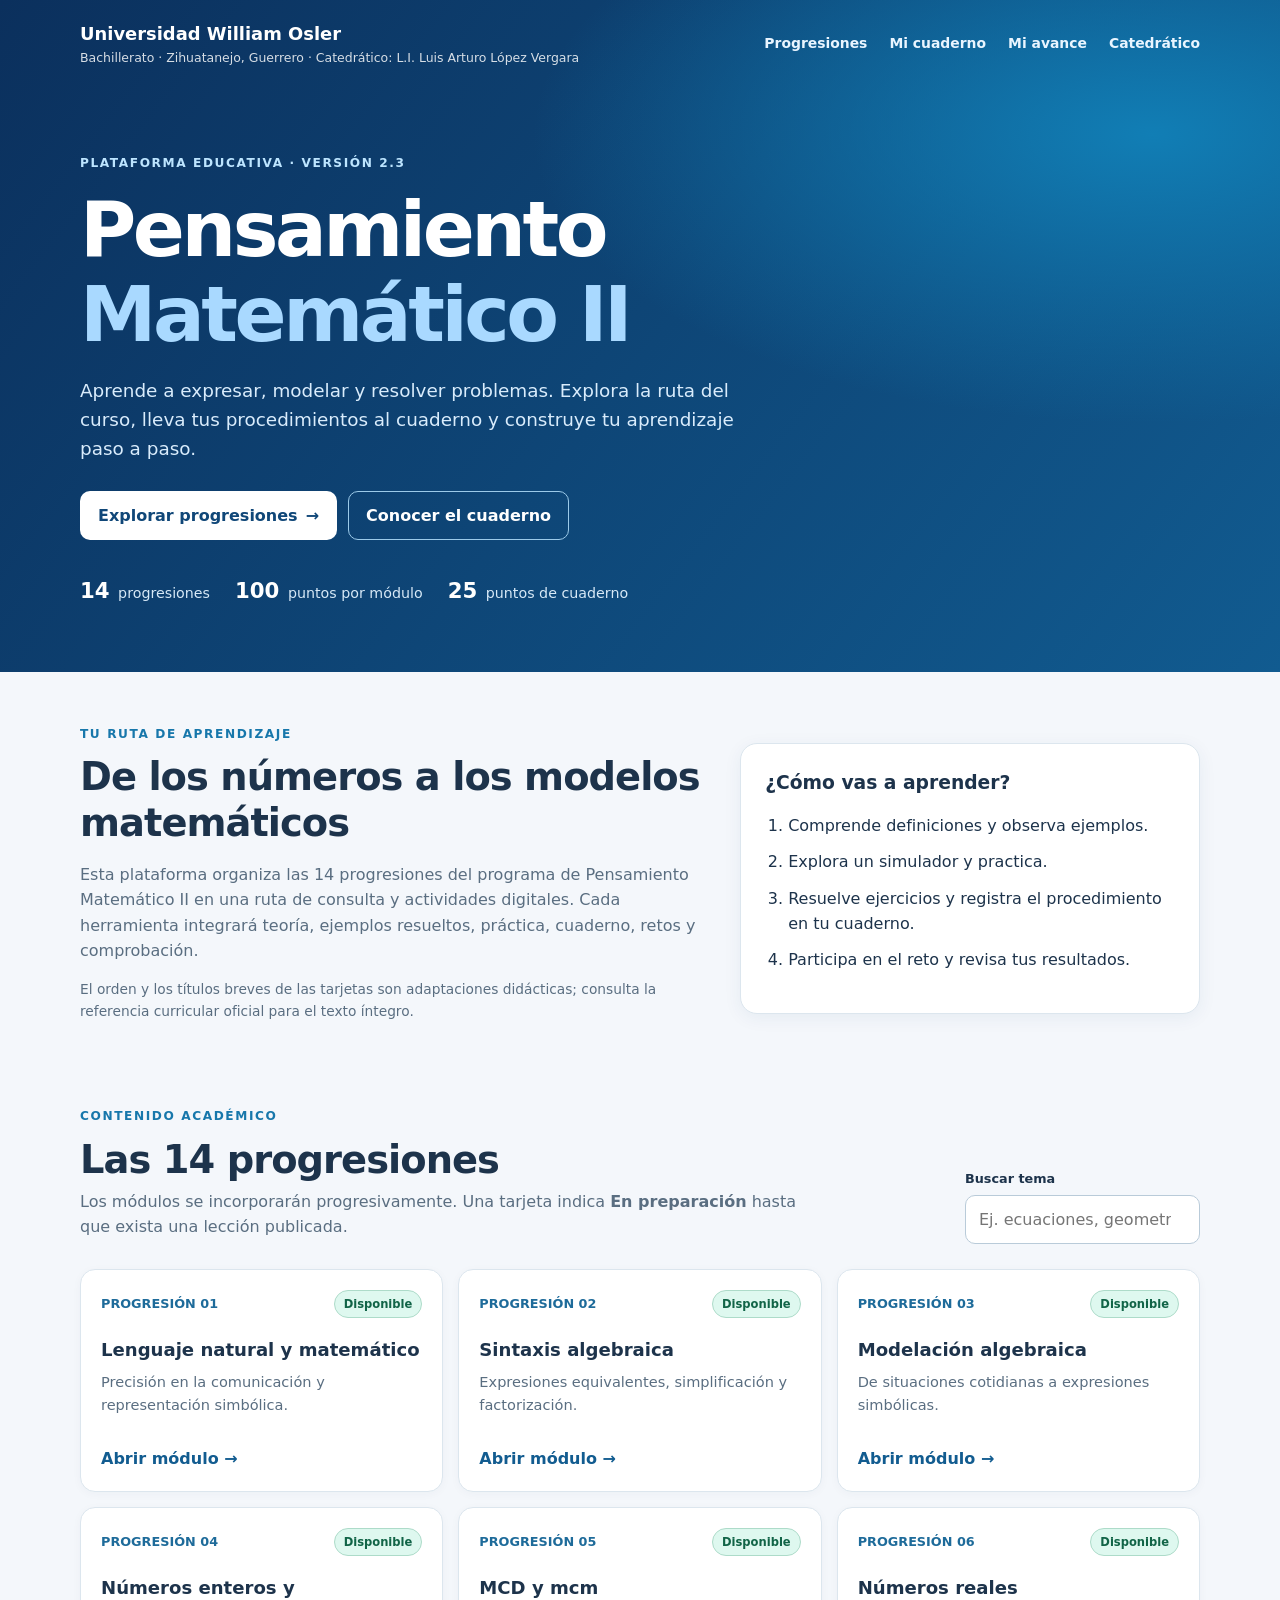
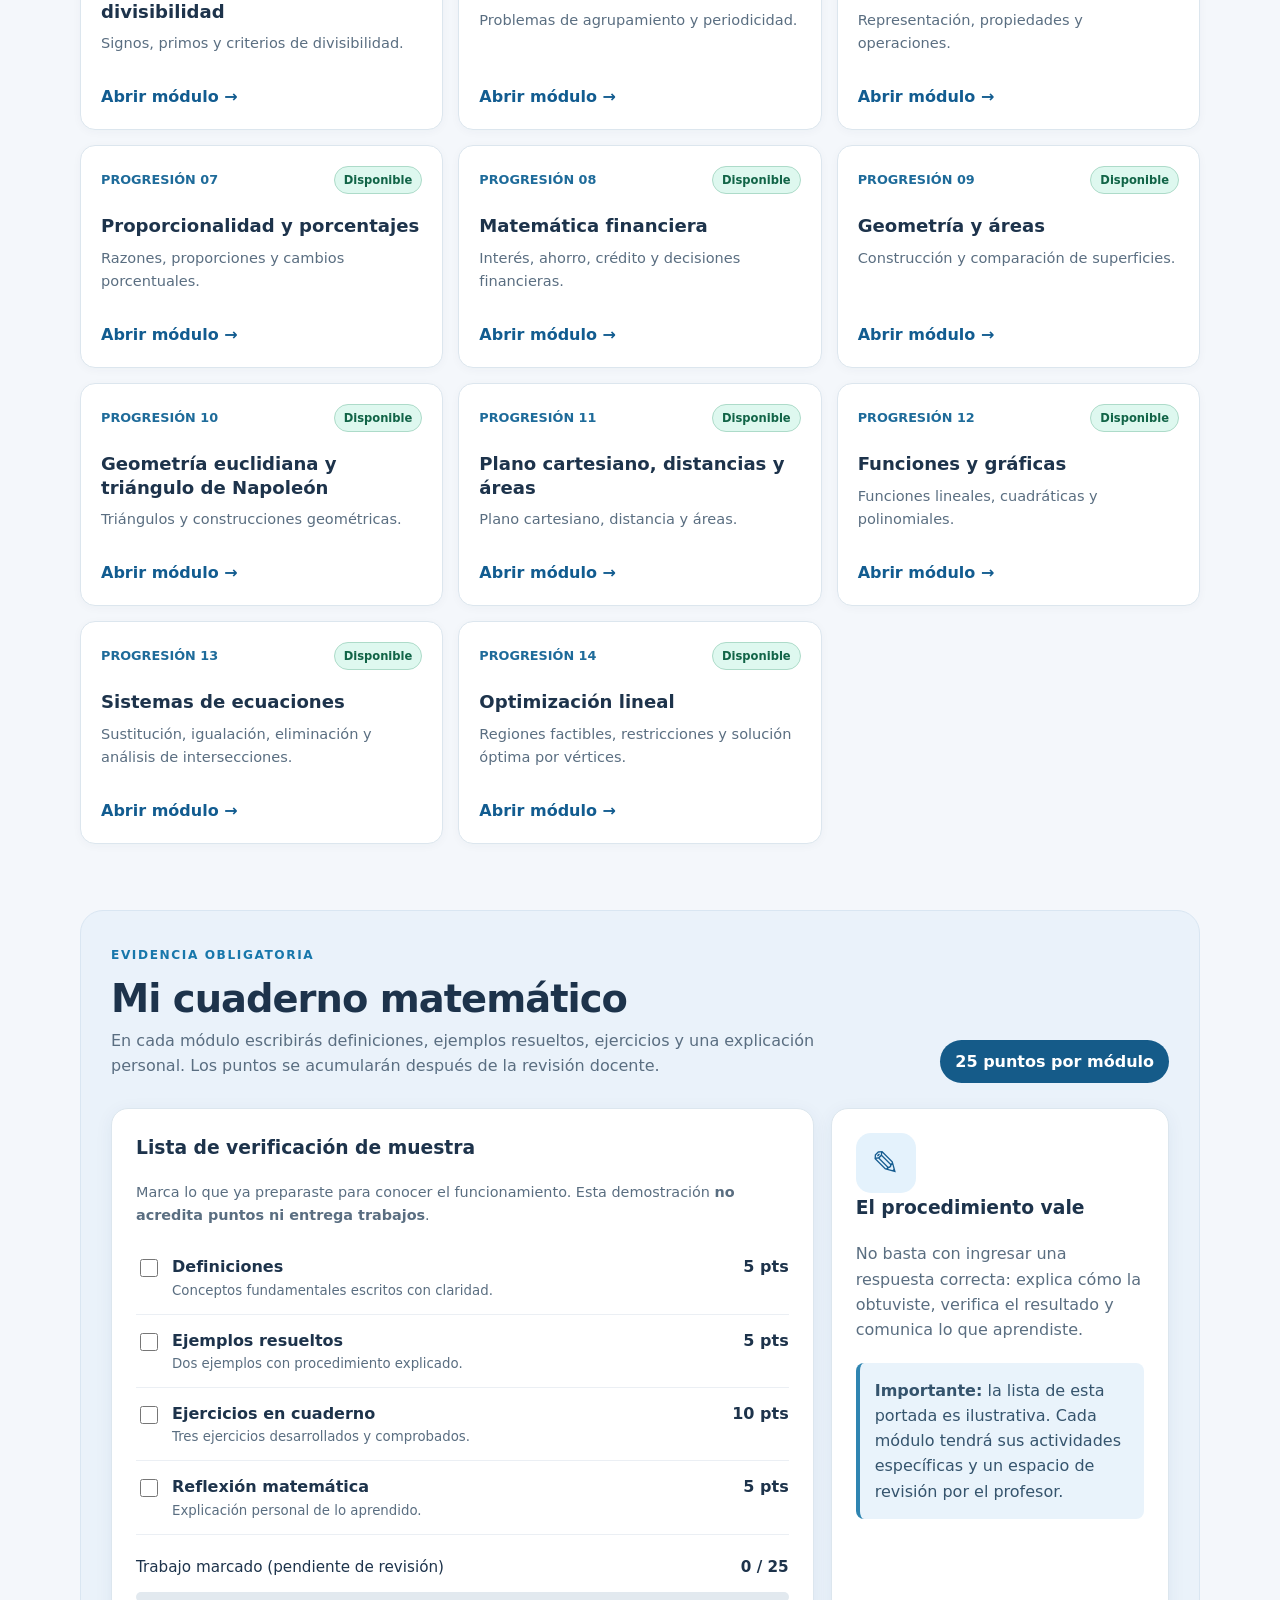
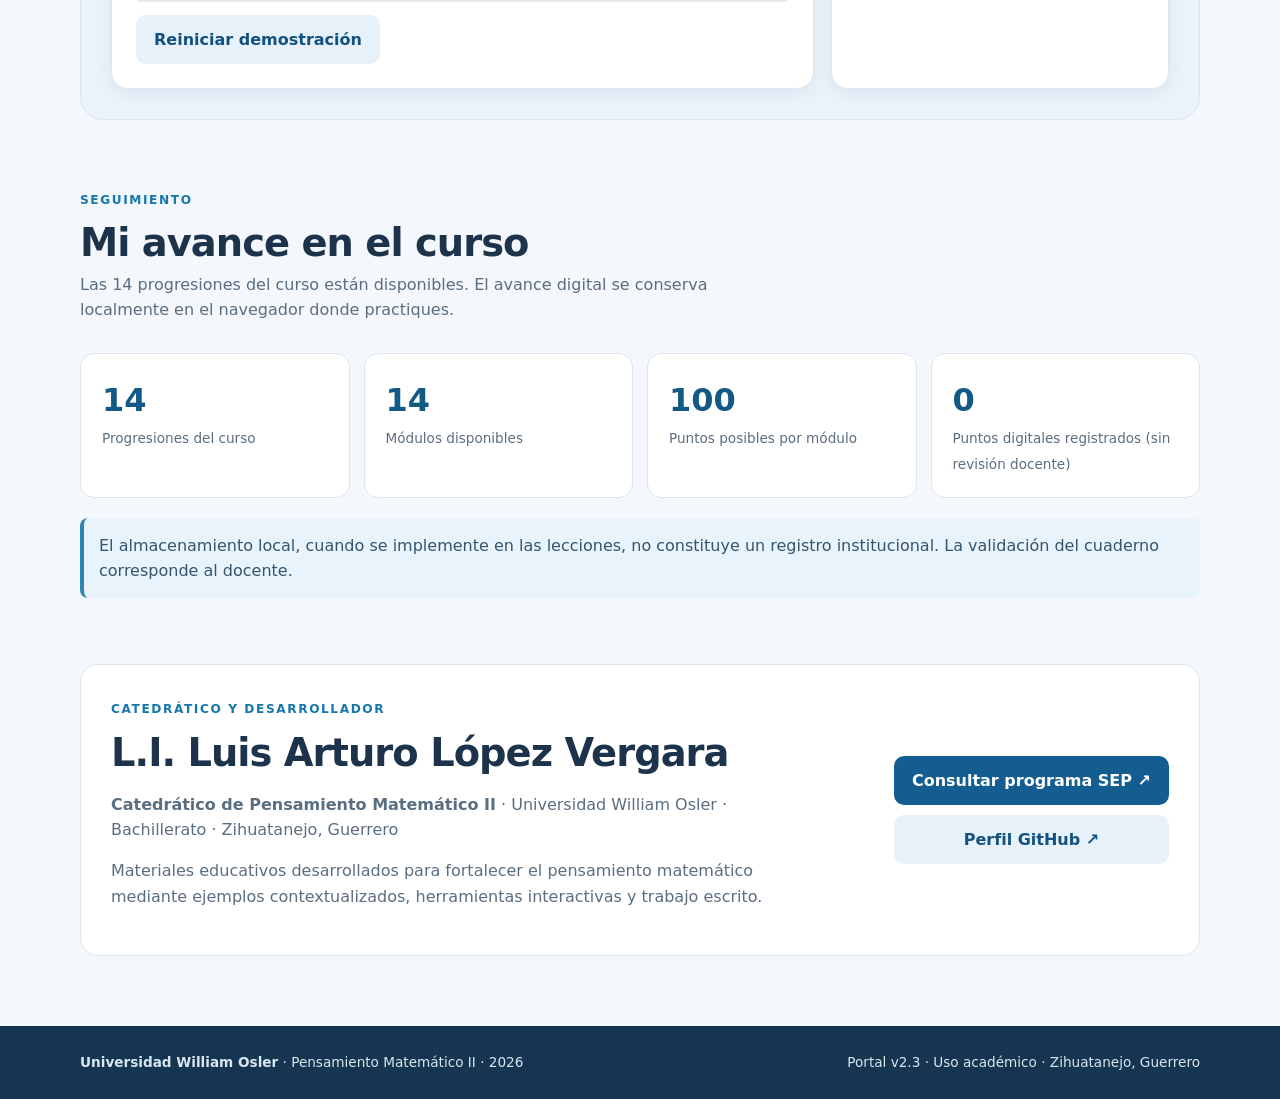
==== commit 57b61507: "Add files via upload" ====
--- a/index.html
+++ b/index.html
@@ -4,5 +4,5 @@
 <main id="contenido" class="container"><section class="intro" aria-labelledby="objetivo"><div><span class="overline">TU RUTA DE APRENDIZAJE</span><h2 id="objetivo">De los números a los modelos matemáticos</h2><p>Esta plataforma organiza las 14 progresiones del programa de Pensamiento Matemático II en una ruta de consulta y actividades digitales. Cada herramienta integrará teoría, ejemplos resueltos, práctica, cuaderno, retos y comprobación.</p><p class="note">El orden y los títulos breves de las tarjetas son adaptaciones didácticas; consulta la referencia curricular oficial para el texto íntegro.</p></div><div class="intro-panel"><h3>¿Cómo vas a aprender?</h3><ol><li>Comprende definiciones y observa ejemplos.</li><li>Explora un simulador y practica.</li><li>Resuelve ejercicios y registra el procedimiento en tu cuaderno.</li><li>Participa en el reto y revisa tus resultados.</li></ol></div></section>
 <section id="ruta" class="section" aria-labelledby="ruta-title"><div class="section-heading"><div><span class="overline">CONTENIDO ACADÉMICO</span><h2 id="ruta-title">Las 14 progresiones</h2><p>Los módulos se incorporarán progresivamente. Una tarjeta indica <strong>En preparación</strong> hasta que exista una lección publicada.</p></div><div class="searchbox"><label for="buscar">Buscar tema</label><input id="buscar" type="search" placeholder="Ej. ecuaciones, geometría..." autocomplete="off"></div></div><div class="modules" id="modulos" aria-live="polite"></div><p id="sin-resultados" hidden>No se encontraron progresiones para esa búsqueda.</p></section>
 <section id="cuaderno" class="section notebook-section" aria-labelledby="cuaderno-title"><div class="section-heading"><div><span class="overline">EVIDENCIA OBLIGATORIA</span><h2 id="cuaderno-title">Mi cuaderno matemático</h2><p>En cada módulo escribirás definiciones, ejemplos resueltos, ejercicios y una explicación personal. Los puntos se acumularán después de la revisión docente.</p></div><div class="points-pill">25 puntos por módulo</div></div><div class="notebook-layout"><div class="notebook-card"><h3>Lista de verificación de muestra</h3><p>Marca lo que ya preparaste para conocer el funcionamiento. Esta demostración <strong>no acredita puntos ni entrega trabajos</strong>.</p><div id="lista-cuaderno"></div><div class="notebook-total"><span>Trabajo marcado (pendiente de revisión)</span><strong id="puntos-cuaderno">0 / 25</strong></div><div class="progress-track"><div class="progress-fill" id="barra-cuaderno"></div></div><button class="btn btn-ghost" id="limpiar" type="button">Reiniciar demostración</button></div><aside class="notebook-help"><span class="book-icon" aria-hidden="true">✎</span><h3>El procedimiento vale</h3><p>No basta con ingresar una respuesta correcta: explica cómo la obtuviste, verifica el resultado y comunica lo que aprendiste.</p><div class="notice"><strong>Importante:</strong> la lista de esta portada es ilustrativa. Cada módulo tendrá sus actividades específicas y un espacio de revisión por el profesor.</div></aside></div></section>
-<section id="avance" class="section" aria-labelledby="avance-title"><div class="section-heading"><div><span class="overline">SEGUIMIENTO</span><h2 id="avance-title">Mi avance en el curso</h2><p>Las Progresiones 1 a 13 están disponibles. El avance digital se conserva localmente en el navegador donde practiques.</p></div></div><div class="metrics"><article class="metric"><strong id="total-modulos">14</strong><span>Progresiones del curso</span></article><article class="metric"><strong id="publicados">0</strong><span>Módulos disponibles</span></article><article class="metric"><strong>100</strong><span>Puntos posibles por módulo</span></article><article class="metric"><strong id="puntos-portal">0</strong><span>Puntos digitales registrados (sin revisión docente)</span></article></div><div class="notice">El almacenamiento local, cuando se implemente en las lecciones, no constituye un registro institucional. La validación del cuaderno corresponde al docente.</div></section>
+<section id="avance" class="section" aria-labelledby="avance-title"><div class="section-heading"><div><span class="overline">SEGUIMIENTO</span><h2 id="avance-title">Mi avance en el curso</h2><p>Las 14 progresiones del curso están disponibles. El avance digital se conserva localmente en el navegador donde practiques.</p></div></div><div class="metrics"><article class="metric"><strong id="total-modulos">14</strong><span>Progresiones del curso</span></article><article class="metric"><strong id="publicados">0</strong><span>Módulos disponibles</span></article><article class="metric"><strong>100</strong><span>Puntos posibles por módulo</span></article><article class="metric"><strong id="puntos-portal">0</strong><span>Puntos digitales registrados (sin revisión docente)</span></article></div><div class="notice">El almacenamiento local, cuando se implemente en las lecciones, no constituye un registro institucional. La validación del cuaderno corresponde al docente.</div></section>
 <section id="docente" class="section teacher" aria-labelledby="teacher-title"><div><span class="overline">CATEDRÁTICO Y DESARROLLADOR</span><h2 id="teacher-title">L.I. Luis Arturo López Vergara</h2><p><strong>Catedrático de Pensamiento Matemático II</strong> · Universidad William Osler · Bachillerato · Zihuatanejo, Guerrero</p><p>Materiales educativos desarrollados para fortalecer el pensamiento matemático mediante ejemplos contextualizados, herramientas interactivas y trabajo escrito.</p></div><div class="teacher-links"><a class="btn btn-primary" href="https://dgb.sep.gob.mx/storage/recursos/2025/09/HFhKDCTZRZ-Pensamiento-Matematico-II.pdf" target="_blank" rel="noopener noreferrer">Consultar programa SEP ↗</a><a class="btn btn-secondary" href="https://github.com/luislopezv71-sudo" target="_blank" rel="noopener noreferrer">Perfil GitHub ↗</a></div></section></main><footer><div class="container footer-flex"><span><strong>Universidad William Osler</strong> · Pensamiento Matemático II · 2026</span><span>Portal v2.3 · Uso académico · Zihuatanejo, Guerrero</span></div></footer><script src="assets/js/data.js" defer></script><script src="assets/js/app.js" defer></script></body></html>
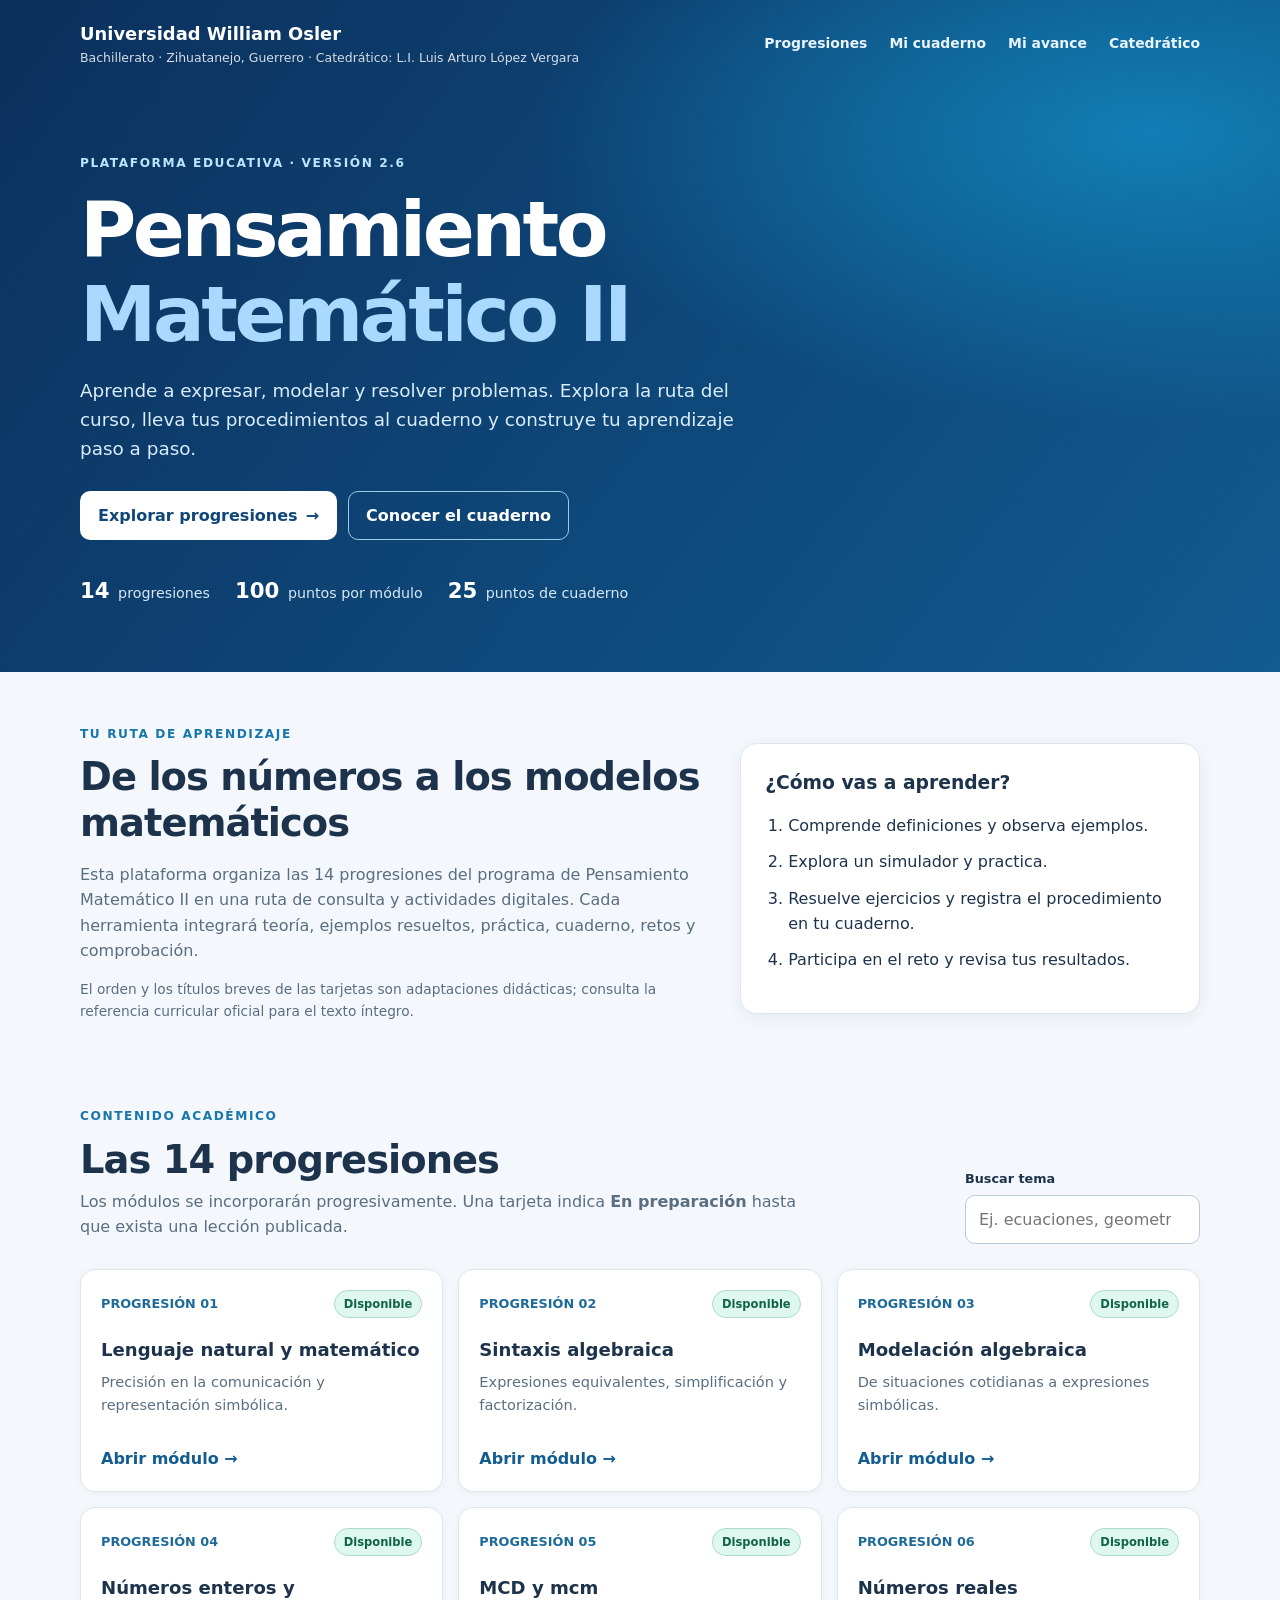
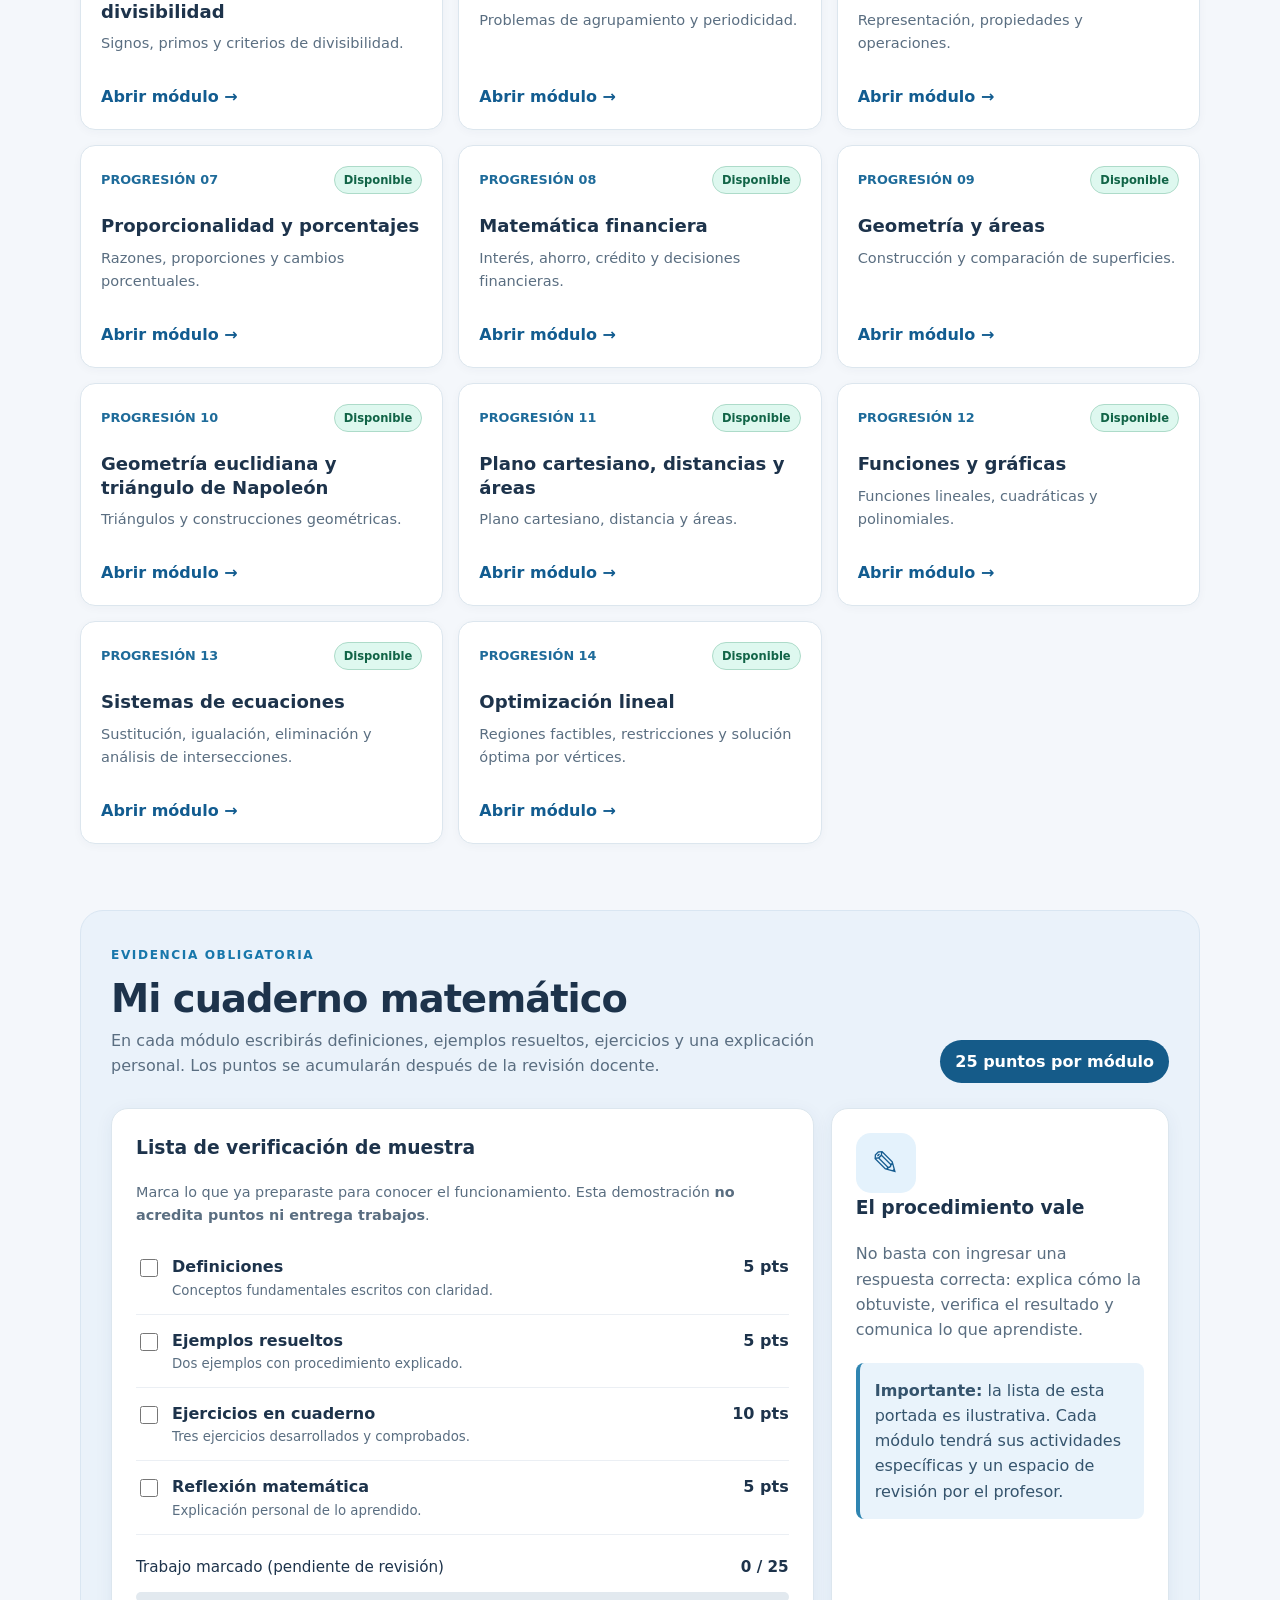
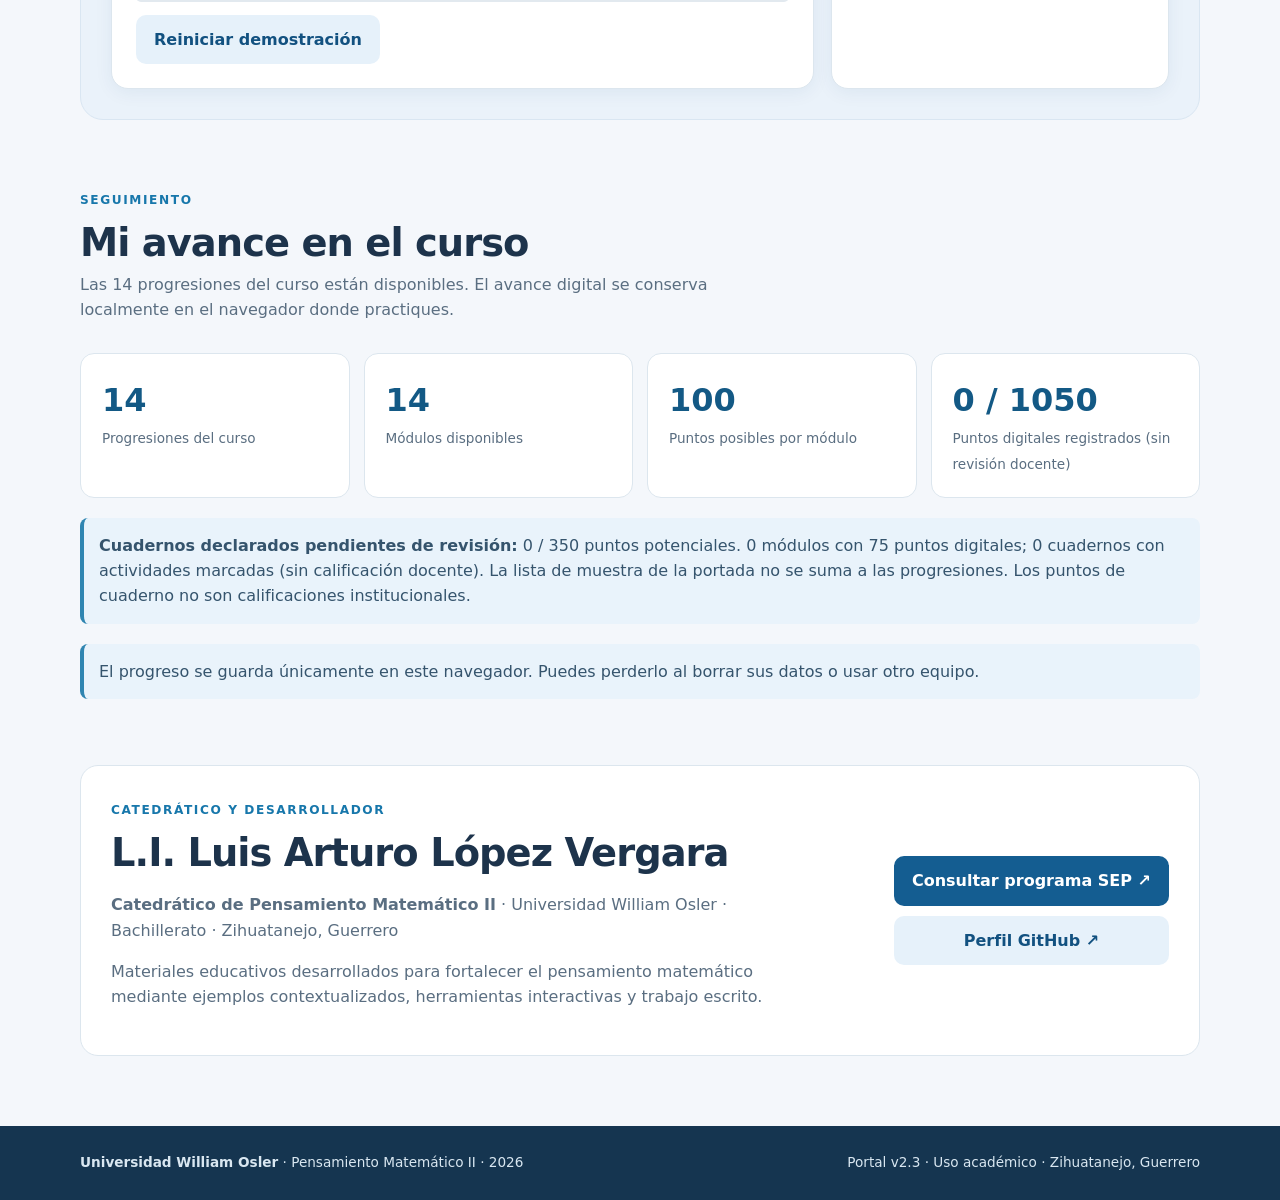
==== commit 2ec1a34e: "Add files via upload" ====
--- a/index.html
+++ b/index.html
@@ -1,8 +1,8 @@
 <!doctype html>
 <html lang="es"><head><meta charset="utf-8"><meta name="viewport" content="width=device-width, initial-scale=1"><meta name="theme-color" content="#103e73"><meta name="description" content="Portal interactivo de Pensamiento Matemático II — Universidad William Osler. Progresiones, laboratorios y cuaderno de aprendizaje."><title>Pensamiento Matemático II | Universidad William Osler</title><link rel="stylesheet" href="assets/css/estilos.css"></head>
-<body><a class="skip" href="#contenido">Saltar al contenido</a><header class="header"><div class="container"><div class="identity"><div><strong>Universidad William Osler</strong><small>Bachillerato · Zihuatanejo, Guerrero · Catedrático: L.I. Luis Arturo López Vergara</small></div></div><nav class="topnav" aria-label="Secciones principales"><a href="#ruta">Progresiones</a><a href="#cuaderno">Mi cuaderno</a><a href="#avance">Mi avance</a><a href="#docente">Catedrático</a></nav><div class="hero"><span class="eyebrow">PLATAFORMA EDUCATIVA · VERSIÓN 2.3</span><h1>Pensamiento <em>Matemático II</em></h1><p>Aprende a expresar, modelar y resolver problemas. Explora la ruta del curso, lleva tus procedimientos al cuaderno y construye tu aprendizaje paso a paso.</p><div class="hero-actions"><a class="btn btn-light" href="#ruta">Explorar progresiones <span aria-hidden="true">→</span></a><a class="btn btn-outline" href="#cuaderno">Conocer el cuaderno</a></div><div class="hero-stats"><span><b>14</b> progresiones</span><span><b>100</b> puntos por módulo</span><span><b>25</b> puntos de cuaderno</span></div></div></div></header>
+<body><a class="skip" href="#contenido">Saltar al contenido</a><header class="header"><div class="container"><div class="identity"><div><strong>Universidad William Osler</strong><small>Bachillerato · Zihuatanejo, Guerrero · Catedrático: L.I. Luis Arturo López Vergara</small></div></div><nav class="topnav" aria-label="Secciones principales"><a href="#ruta">Progresiones</a><a href="#cuaderno">Mi cuaderno</a><a href="#avance">Mi avance</a><a href="#docente">Catedrático</a></nav><div class="hero"><span class="eyebrow">PLATAFORMA EDUCATIVA · VERSIÓN 2.6</span><h1>Pensamiento <em>Matemático II</em></h1><p>Aprende a expresar, modelar y resolver problemas. Explora la ruta del curso, lleva tus procedimientos al cuaderno y construye tu aprendizaje paso a paso.</p><div class="hero-actions"><a class="btn btn-light" href="#ruta">Explorar progresiones <span aria-hidden="true">→</span></a><a class="btn btn-outline" href="#cuaderno">Conocer el cuaderno</a></div><div class="hero-stats"><span><b>14</b> progresiones</span><span><b>100</b> puntos por módulo</span><span><b>25</b> puntos de cuaderno</span></div></div></div></header>
 <main id="contenido" class="container"><section class="intro" aria-labelledby="objetivo"><div><span class="overline">TU RUTA DE APRENDIZAJE</span><h2 id="objetivo">De los números a los modelos matemáticos</h2><p>Esta plataforma organiza las 14 progresiones del programa de Pensamiento Matemático II en una ruta de consulta y actividades digitales. Cada herramienta integrará teoría, ejemplos resueltos, práctica, cuaderno, retos y comprobación.</p><p class="note">El orden y los títulos breves de las tarjetas son adaptaciones didácticas; consulta la referencia curricular oficial para el texto íntegro.</p></div><div class="intro-panel"><h3>¿Cómo vas a aprender?</h3><ol><li>Comprende definiciones y observa ejemplos.</li><li>Explora un simulador y practica.</li><li>Resuelve ejercicios y registra el procedimiento en tu cuaderno.</li><li>Participa en el reto y revisa tus resultados.</li></ol></div></section>
 <section id="ruta" class="section" aria-labelledby="ruta-title"><div class="section-heading"><div><span class="overline">CONTENIDO ACADÉMICO</span><h2 id="ruta-title">Las 14 progresiones</h2><p>Los módulos se incorporarán progresivamente. Una tarjeta indica <strong>En preparación</strong> hasta que exista una lección publicada.</p></div><div class="searchbox"><label for="buscar">Buscar tema</label><input id="buscar" type="search" placeholder="Ej. ecuaciones, geometría..." autocomplete="off"></div></div><div class="modules" id="modulos" aria-live="polite"></div><p id="sin-resultados" hidden>No se encontraron progresiones para esa búsqueda.</p></section>
 <section id="cuaderno" class="section notebook-section" aria-labelledby="cuaderno-title"><div class="section-heading"><div><span class="overline">EVIDENCIA OBLIGATORIA</span><h2 id="cuaderno-title">Mi cuaderno matemático</h2><p>En cada módulo escribirás definiciones, ejemplos resueltos, ejercicios y una explicación personal. Los puntos se acumularán después de la revisión docente.</p></div><div class="points-pill">25 puntos por módulo</div></div><div class="notebook-layout"><div class="notebook-card"><h3>Lista de verificación de muestra</h3><p>Marca lo que ya preparaste para conocer el funcionamiento. Esta demostración <strong>no acredita puntos ni entrega trabajos</strong>.</p><div id="lista-cuaderno"></div><div class="notebook-total"><span>Trabajo marcado (pendiente de revisión)</span><strong id="puntos-cuaderno">0 / 25</strong></div><div class="progress-track"><div class="progress-fill" id="barra-cuaderno"></div></div><button class="btn btn-ghost" id="limpiar" type="button">Reiniciar demostración</button></div><aside class="notebook-help"><span class="book-icon" aria-hidden="true">✎</span><h3>El procedimiento vale</h3><p>No basta con ingresar una respuesta correcta: explica cómo la obtuviste, verifica el resultado y comunica lo que aprendiste.</p><div class="notice"><strong>Importante:</strong> la lista de esta portada es ilustrativa. Cada módulo tendrá sus actividades específicas y un espacio de revisión por el profesor.</div></aside></div></section>
-<section id="avance" class="section" aria-labelledby="avance-title"><div class="section-heading"><div><span class="overline">SEGUIMIENTO</span><h2 id="avance-title">Mi avance en el curso</h2><p>Las 14 progresiones del curso están disponibles. El avance digital se conserva localmente en el navegador donde practiques.</p></div></div><div class="metrics"><article class="metric"><strong id="total-modulos">14</strong><span>Progresiones del curso</span></article><article class="metric"><strong id="publicados">0</strong><span>Módulos disponibles</span></article><article class="metric"><strong>100</strong><span>Puntos posibles por módulo</span></article><article class="metric"><strong id="puntos-portal">0</strong><span>Puntos digitales registrados (sin revisión docente)</span></article></div><div class="notice">El almacenamiento local, cuando se implemente en las lecciones, no constituye un registro institucional. La validación del cuaderno corresponde al docente.</div></section>
+<section id="avance" class="section" aria-labelledby="avance-title"><div class="section-heading"><div><span class="overline">SEGUIMIENTO</span><h2 id="avance-title">Mi avance en el curso</h2><p>Las 14 progresiones del curso están disponibles. El avance digital se conserva localmente en el navegador donde practiques.</p></div></div><div class="metrics"><article class="metric"><strong id="total-modulos">14</strong><span>Progresiones del curso</span></article><article class="metric"><strong id="publicados">0</strong><span>Módulos disponibles</span></article><article class="metric"><strong>100</strong><span>Puntos posibles por módulo</span></article><article class="metric"><strong id="puntos-portal">0</strong><span>Puntos digitales registrados (sin revisión docente)</span></article></div><div class="notice"><strong>Cuadernos declarados pendientes de revisión:</strong> <span id="cuadernos-pendientes">0 / 350</span> puntos potenciales. <span id="resumen-modulos"></span> La lista de muestra de la portada no se suma a las progresiones. Los puntos de cuaderno no son calificaciones institucionales.</div><div class="notice">El progreso se guarda únicamente en este navegador. Puedes perderlo al borrar sus datos o usar otro equipo.</div></section>
 <section id="docente" class="section teacher" aria-labelledby="teacher-title"><div><span class="overline">CATEDRÁTICO Y DESARROLLADOR</span><h2 id="teacher-title">L.I. Luis Arturo López Vergara</h2><p><strong>Catedrático de Pensamiento Matemático II</strong> · Universidad William Osler · Bachillerato · Zihuatanejo, Guerrero</p><p>Materiales educativos desarrollados para fortalecer el pensamiento matemático mediante ejemplos contextualizados, herramientas interactivas y trabajo escrito.</p></div><div class="teacher-links"><a class="btn btn-primary" href="https://dgb.sep.gob.mx/storage/recursos/2025/09/HFhKDCTZRZ-Pensamiento-Matematico-II.pdf" target="_blank" rel="noopener noreferrer">Consultar programa SEP ↗</a><a class="btn btn-secondary" href="https://github.com/luislopezv71-sudo" target="_blank" rel="noopener noreferrer">Perfil GitHub ↗</a></div></section></main><footer><div class="container footer-flex"><span><strong>Universidad William Osler</strong> · Pensamiento Matemático II · 2026</span><span>Portal v2.3 · Uso académico · Zihuatanejo, Guerrero</span></div></footer><script src="assets/js/data.js" defer></script><script src="assets/js/app.js" defer></script></body></html>
